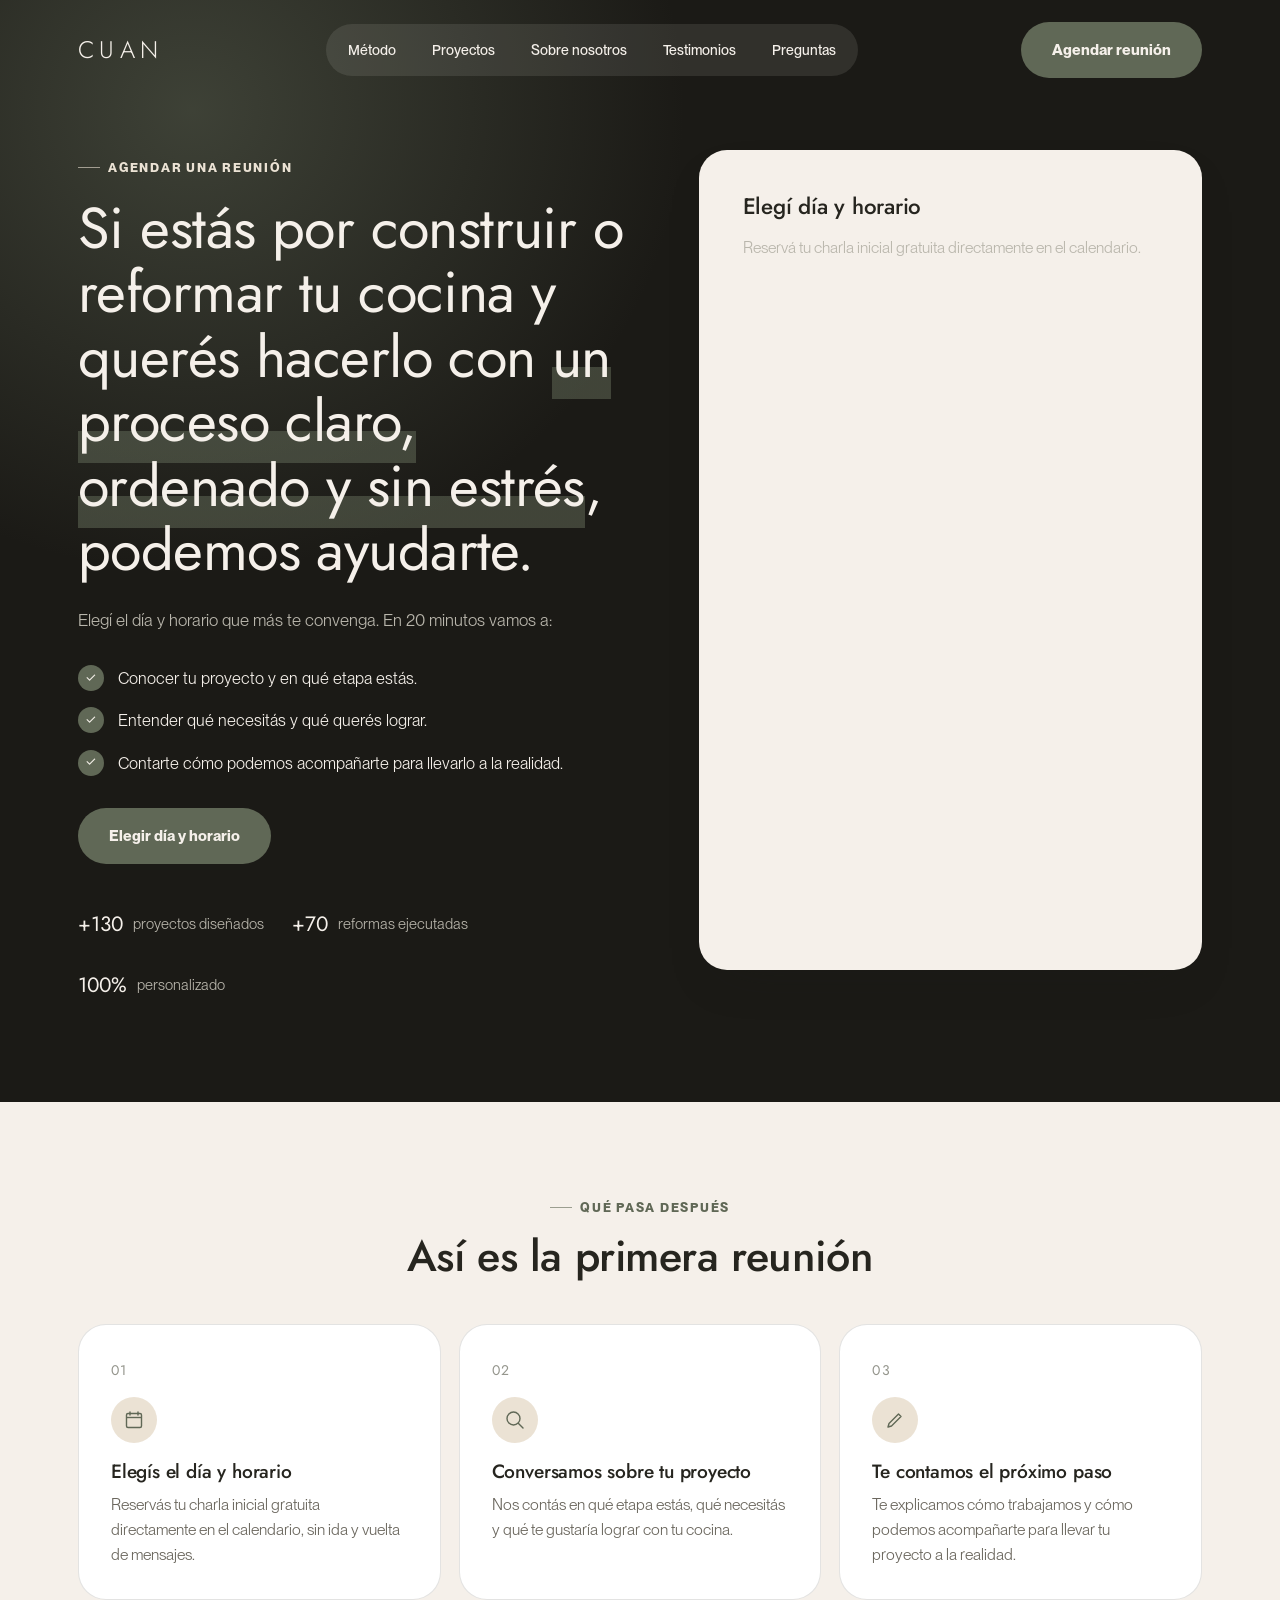
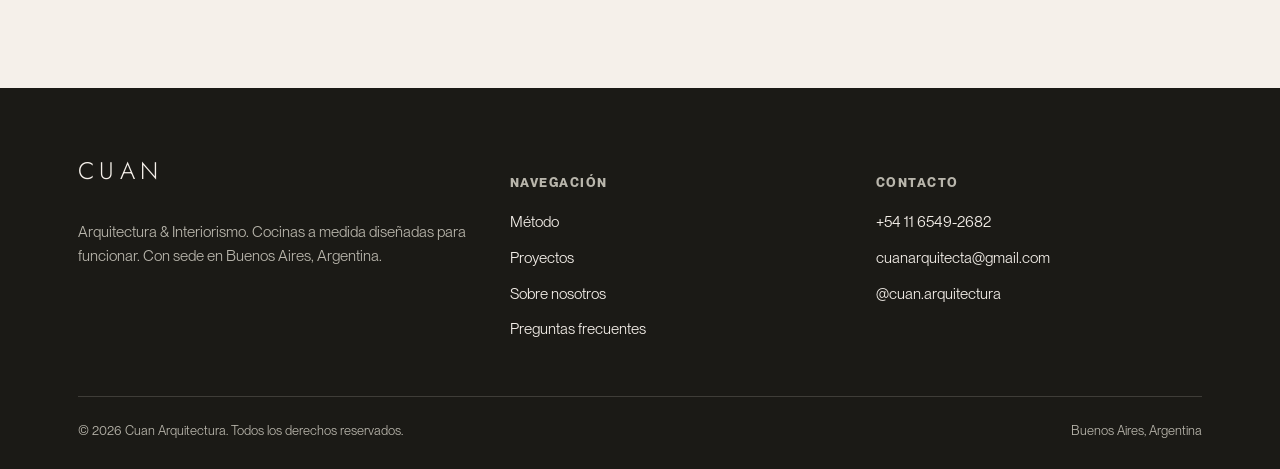
==== agendar-entrevista.html @ f6f5a6f2 "Apuntar el link "Proyectos" del menú a la página completa El link de navegación (header y menú mobil" ====
<!DOCTYPE html>
<html lang="es">
<head>
<meta charset="UTF-8">
<meta name="viewport" content="width=device-width, initial-scale=1">
<title>Agendar una reunión — Cuan Arquitectura</title>
<meta name="description" content="Agendá una reunión con Cuan Arquitectura para contarnos tu proyecto de cocina y descubrir cómo podemos acompañarte de principio a fin.">
<link rel="canonical" href="https://cuan-arquitectura.vercel.app/agendar-entrevista.html">
<meta property="og:type" content="website">
<meta property="og:site_name" content="Cuan Arquitectura">
<meta property="og:title" content="Agendar una reunión — Cuan Arquitectura">
<meta property="og:description" content="Agendá una reunión con nuestro equipo y contanos tu proyecto de cocina.">
<meta property="og:url" content="https://cuan-arquitectura.vercel.app/agendar-entrevista.html">
<meta property="og:image" content="https://cuan-arquitectura.vercel.app/assets/img/proyecto-belgrano-02.jpg">
<meta property="og:locale" content="es_AR">
<meta name="twitter:card" content="summary_large_image">
<meta name="twitter:title" content="Agendar una reunión — Cuan Arquitectura">
<meta name="twitter:image" content="https://cuan-arquitectura.vercel.app/assets/img/proyecto-belgrano-02.jpg">
<link rel="preconnect" href="https://fonts.googleapis.com">
<link rel="preconnect" href="https://fonts.gstatic.com" crossorigin>
<link href="https://fonts.googleapis.com/css2?family=Jost:wght@300;400;500;600&amp;family=Inter:wght@400;500;600;700&amp;display=swap" rel="stylesheet">
<link rel="stylesheet" href="css/style.css">
<script>document.documentElement.classList.add('reveal-ready')</script>
</head>
<body>

<a class="skip-link" href="#main">Saltar al contenido</a>

<div class="scroll-progress" aria-hidden="true"><span class="scroll-progress-fill"></span></div>

<header class="site-header on-dark">
  <div class="container">
    <a href="index.html" class="logo">CUAN</a>
    <nav class="nav-links">
      <a href="index.html#metodo">Método</a>
      <a href="proyectos.html">Proyectos</a>
      <a href="index.html#nosotros">Sobre nosotros</a>
      <a href="index.html#testimonios">Testimonios</a>
      <a href="index.html#preguntas">Preguntas</a>
    </nav>
    <a href="https://calendly.com/cuan-arquitectura/charla-inicial-ideas-para-transformar-tu-espacio" target="_blank" rel="noopener" class="btn btn-primary header-cta">Agendar reunión</a>
    <button class="nav-toggle" aria-label="Abrir menú">
      <svg width="18" height="12" viewBox="0 0 18 12" fill="none"><path d="M0 1H18M0 6H18M0 11H18" stroke="currentColor" stroke-width="1.4"/></svg>
    </button>
  </div>
</header>

<div class="mobile-menu">
  <div class="mobile-menu-top">
    <span class="logo">CUAN</span>
    <button class="nav-toggle mobile-menu-close" aria-label="Cerrar menú">
      <svg width="18" height="18" viewBox="0 0 18 18" fill="none"><path d="M1 1L17 17M17 1L1 17" stroke="currentColor" stroke-width="1.4"/></svg>
    </button>
  </div>
  <nav>
    <a href="index.html#metodo">Método</a>
    <a href="proyectos.html">Proyectos</a>
    <a href="index.html#nosotros">Sobre nosotros</a>
    <a href="index.html#testimonios">Testimonios</a>
    <a href="index.html#preguntas">Preguntas</a>
  </nav>
  <div class="mobile-menu-foot">
    <a href="https://calendly.com/cuan-arquitectura/charla-inicial-ideas-para-transformar-tu-espacio" target="_blank" rel="noopener" class="btn btn-primary">Agendar reunión</a>
  </div>
</div>

<main id="main">
  <section class="booking-hero" id="agendar">
    <div class="container">
      <div class="booking-grid">

        <div class="booking-copy">
          <span class="eyebrow">Agendar una reunión</span>
          <h1 class="h-xl" style="margin-top:18px;">Si estás por construir o reformar tu cocina y querés hacerlo con <span class="highlight">un proceso claro, ordenado y sin estrés</span>, podemos ayudarte.</h1>

          <p class="lede" style="margin-top:24px;">Elegí el día y horario que más te convenga. En 20 minutos vamos a:</p>
          <ul class="booking-checklist">
            <li><span class="tick">✓</span>Conocer tu proyecto y en qué etapa estás.</li>
            <li><span class="tick">✓</span>Entender qué necesitás y qué querés lograr.</li>
            <li><span class="tick">✓</span>Contarte cómo podemos acompañarte para llevarlo a la realidad.</li>
          </ul>

          <div class="hero-actions" style="margin-top:32px;">
            <a href="https://calendly.com/cuan-arquitectura/charla-inicial-ideas-para-transformar-tu-espacio" target="_blank" rel="noopener" class="btn btn-primary">Elegir día y horario</a>
          </div>

          <div class="trust-row">
            <div class="item"><b>+130</b> proyectos diseñados</div>
            <div class="item"><b>+70</b> reformas ejecutadas</div>
            <div class="item"><b>100%</b> personalizado</div>
          </div>
        </div>

        <div class="booking-card" data-reveal>
          <h3>Elegí día y horario</h3>
          <p class="lede">Reservá tu charla inicial gratuita directamente en el calendario.</p>
          <div class="calendly-inline-widget" data-url="https://calendly.com/cuan-arquitectura/charla-inicial-ideas-para-transformar-tu-espacio?hide_gdpr_banner=1&background_color=f5f0ea&text_color=26251f&primary_color=606856" style="min-width:280px; height:640px;"></div>
        </div>

      </div>
    </div>
  </section>

  <section class="section-pad bg-beige">
    <div class="container">
      <div class="section-head center" data-reveal>
        <span class="eyebrow" style="justify-content:center;">Qué pasa después</span>
        <h2 class="h-lg" style="margin-top:14px;">Así es la primera reunión</h2>
      </div>
      <div class="method-list method-list-3col">
        <div class="method-step" data-reveal>
          <span class="num">01</span>
          <div class="icon">
            <svg width="20" height="20" viewBox="0 0 20 20" fill="none"><rect x="2.5" y="3.5" width="15" height="14" rx="1.5" stroke="currentColor" stroke-width="1.4"/><path d="M2.5 7.5H17.5" stroke="currentColor" stroke-width="1.4"/><path d="M6 2V5M14 2V5" stroke="currentColor" stroke-width="1.4" stroke-linecap="round"/></svg>
          </div>
          <h3>Elegís el día y horario</h3>
          <p>Reservás tu charla inicial gratuita directamente en el calendario, sin ida y vuelta de mensajes.</p>
        </div>
        <div class="method-step" data-reveal>
          <span class="num">02</span>
          <div class="icon">
            <svg width="20" height="20" viewBox="0 0 20 20" fill="none"><circle cx="8.5" cy="8.5" r="6.5" stroke="currentColor" stroke-width="1.4"/><path d="M13.5 13.5L18 18" stroke="currentColor" stroke-width="1.4" stroke-linecap="round"/></svg>
          </div>
          <h3>Conversamos sobre tu proyecto</h3>
          <p>Nos contás en qué etapa estás, qué necesitás y qué te gustaría lograr con tu cocina.</p>
        </div>
        <div class="method-step" data-reveal>
          <span class="num">03</span>
          <div class="icon">
            <svg width="20" height="20" viewBox="0 0 20 20" fill="none"><path d="M3 17L4 13.5L13.5 4L16 6.5L6.5 16L3 17Z" stroke="currentColor" stroke-width="1.4" stroke-linejoin="round"/></svg>
          </div>
          <h3>Te contamos el próximo paso</h3>
          <p>Te explicamos cómo trabajamos y cómo podemos acompañarte para llevar tu proyecto a la realidad.</p>
        </div>
      </div>
    </div>
  </section>
</main>

<footer class="site-footer">
  <div class="container">
    <div class="footer-top">
      <div>
        <span class="logo">CUAN</span>
        <p>Arquitectura &amp; Interiorismo. Cocinas a medida diseñadas para funcionar. Con sede en Buenos Aires, Argentina.</p>
      </div>
      <div class="footer-col">
        <h5>Navegación</h5>
        <ul>
          <li><a href="index.html#metodo">Método</a></li>
          <li><a href="proyectos.html">Proyectos</a></li>
          <li><a href="index.html#nosotros">Sobre nosotros</a></li>
          <li><a href="index.html#preguntas">Preguntas frecuentes</a></li>
        </ul>
      </div>
      <div class="footer-col">
        <h5>Contacto</h5>
        <ul>
          <li><a href="tel:+541165492682">+54 11 6549-2682</a></li>
          <li><a href="mailto:cuanarquitecta@gmail.com">cuanarquitecta@gmail.com</a></li>
          <li><a href="https://instagram.com/cuan.arquitectura" target="_blank" rel="noopener">@cuan.arquitectura</a></li>
        </ul>
      </div>
    </div>
    <div class="footer-bottom">
      <span>© <span id="year"></span> Cuan Arquitectura. Todos los derechos reservados.</span>
      <span>Buenos Aires, Argentina</span>
    </div>
  </div>
</footer>

<script src="https://assets.calendly.com/assets/external/widget.js" async></script>
<script src="js/main.js"></script>
</body>
</html>
---- css/style.css ----
/* ==========================================================================
   CUAN Arquitectura — Design system
   ========================================================================== */

@font-face {
  font-family: 'PP Neue Montreal';
  src: url('../assets/fonts/PPNeueMontreal-Book.woff2') format('woff2');
  font-weight: 400;
  font-style: normal;
  font-display: swap;
}
@font-face {
  font-family: 'PP Neue Montreal';
  src: url('../assets/fonts/PPNeueMontreal-Medium.woff2') format('woff2');
  font-weight: 500;
  font-style: normal;
  font-display: swap;
}
@font-face {
  font-family: 'PP Neue Montreal';
  src: url('../assets/fonts/PPNeueMontreal-Bold.woff2') format('woff2');
  font-weight: 700;
  font-style: normal;
  font-display: swap;
}

:root {
  --beige: #F5F0EA;
  --beige-deep: #EBE2D4;
  --green: #606856;
  --green-dark: #4A5142;
  --green-soft: #95968D;
  --beige-ink: #8C7B5E;
  --charcoal: #2C2A2B;
  --ink: #1B1A16;
  --white: #FFFFFF;
  --text: #26251F;
  --text-muted: #6B675E;
  --text-on-dark: #F5F0EA;
  --text-on-dark-muted: #B9B6AC;
  --line: rgba(27, 26, 22, 0.12);
  --line-on-dark: rgba(245, 240, 234, 0.16);

  --font-display: 'Jost', 'Century Gothic', sans-serif;
  --font-body: 'PP Neue Montreal', 'Inter', -apple-system, BlinkMacSystemFont, sans-serif;

  --container: 1220px;
  --radius-sm: 10px;
  --radius: 18px;
  --radius-lg: 28px;
  --shadow: 0 20px 50px -25px rgba(27, 26, 22, 0.35);

  --ease: cubic-bezier(0.22, 1, 0.36, 1);
}

*, *::before, *::after { box-sizing: border-box; }
html { scroll-behavior: smooth; }
body {
  margin: 0;
  font-family: var(--font-body);
  color: var(--text);
  background: var(--beige);
  -webkit-font-smoothing: antialiased;
  line-height: 1.6;
}
@media (prefers-reduced-motion: reduce) {
  html { scroll-behavior: auto; }
  * { animation-duration: 0.001ms !important; animation-iteration-count: 1 !important; transition-duration: 0.001ms !important; }
}

img { max-width: 100%; display: block; }
a { color: inherit; text-decoration: none; }
button { font: inherit; cursor: pointer; }
ul { margin: 0; padding: 0; list-style: none; }

.container {
  max-width: var(--container);
  margin: 0 auto;
  padding: 0 24px;
}
@media (min-width: 900px) {
  .container { padding: 0 48px; }
}

section { position: relative; }
.section-pad { padding: 88px 0; }
.section-pad--sm { padding: 56px 0; }
@media (max-width: 720px) {
  .section-pad { padding: 64px 0; }
  .section-pad--sm { padding: 40px 0; }
}

.bg-beige { background: var(--beige); }
.bg-beige-deep { background: var(--beige-deep); }
.bg-white { background: var(--white); }
.bg-dark { background: var(--ink); color: var(--text-on-dark); }
.bg-green { background: var(--green); color: var(--text-on-dark); }

/* ---------- Typography ---------- */
h1, h2, h3, h4 {
  font-family: var(--font-display);
  font-weight: 500;
  line-height: 1.12;
  margin: 0;
  letter-spacing: -0.01em;
}
h1 { font-weight: 400; }

.eyebrow {
  display: inline-flex;
  align-items: center;
  gap: 8px;
  font-family: var(--font-body);
  font-size: 12.5px;
  font-weight: 600;
  letter-spacing: 0.14em;
  text-transform: uppercase;
  color: var(--green);
}
.bg-dark .eyebrow, .bg-green .eyebrow, .hero .eyebrow, .booking-hero .eyebrow { color: var(--beige-deep); }
.eyebrow::before {
  content: '';
  width: 22px;
  height: 1px;
  background: currentColor;
  opacity: 0.6;
}

.h-xl { font-size: clamp(2.2rem, 4.6vw, 3.6rem); }
.h-lg { font-size: clamp(1.9rem, 3.4vw, 2.7rem); }
.h-md { font-size: clamp(1.4rem, 2vw, 1.7rem); }

.accent-text { color: var(--beige-ink); }
.hero .accent-text, .bg-dark .accent-text, .bg-green .accent-text, .booking-hero .accent-text { color: #8FA073; }

.lede {
  font-size: clamp(1.05rem, 1.3vw, 1.2rem);
  color: var(--text-muted);
  max-width: 46em;
}
.bg-dark .lede, .bg-green .lede, .hero .lede, .booking-hero .lede { color: var(--text-on-dark-muted); }

.section-head {
  max-width: 720px;
  margin-bottom: 44px;
}
.section-head.center { margin-left: auto; margin-right: auto; text-align: center; }

/* ---------- Buttons ---------- */
.btn {
  display: inline-flex;
  align-items: center;
  justify-content: center;
  gap: 10px;
  padding: 15px 30px;
  border-radius: 100px;
  font-size: 15px;
  font-weight: 600;
  border: 1px solid transparent;
  transition: transform 0.25s var(--ease), background 0.25s var(--ease), color 0.25s var(--ease), border-color .25s var(--ease);
  white-space: nowrap;
}
.btn:active { transform: scale(0.97); }
.btn-primary { background: var(--green); color: var(--beige); }
.btn-primary:hover { background: var(--green-dark); }
.btn-light { background: var(--beige); color: var(--ink); }
.btn-light:hover { background: var(--white); }
.btn-outline { background: transparent; border-color: var(--line); color: var(--text); }
.btn-outline:hover { border-color: var(--green); color: var(--green); }
.bg-dark .btn-outline, .bg-green .btn-outline, .hero .btn-outline, .booking-hero .btn-outline {
  border-color: var(--line-on-dark); color: var(--text-on-dark);
}
.bg-dark .btn-outline:hover, .bg-green .btn-outline:hover, .hero .btn-outline:hover, .booking-hero .btn-outline:hover {
  border-color: var(--beige); color: var(--beige);
}

/* ---------- Header ---------- */
.site-header {
  position: fixed;
  top: 0; left: 0; right: 0;
  z-index: 100;
  padding: 22px 0;
  transition: padding .35s var(--ease), background .35s var(--ease), box-shadow .35s var(--ease);
}
.site-header.is-scrolled {
  padding: 14px 0;
  background: rgba(245, 240, 234, 0.88);
  backdrop-filter: blur(10px);
  box-shadow: 0 1px 0 var(--line);
}
.site-header .container { display: flex; align-items: center; justify-content: space-between; gap: 24px; }

.logo {
  font-family: var(--font-display);
  font-weight: 300;
  font-size: 24px;
  letter-spacing: 0.22em;
  color: var(--ink);
}
.site-header.on-dark .logo,
.site-header.on-dark:not(.is-scrolled) .logo { color: var(--beige); }
.site-header.is-scrolled .logo { color: var(--ink); }

.nav-links {
  display: none;
  align-items: center;
  gap: 4px;
  background: rgba(27,26,22,0.05);
  padding: 6px;
  border-radius: 100px;
}
.site-header.is-scrolled .nav-links { background: rgba(27,26,22,0.06); }
.nav-links a {
  padding: 9px 16px;
  border-radius: 100px;
  font-size: 14px;
  font-weight: 500;
  color: var(--text);
  transition: background .2s var(--ease), color .2s var(--ease);
}
.site-header.on-dark:not(.is-scrolled) .nav-links { background: rgba(245,240,234,0.1); }
.site-header.on-dark:not(.is-scrolled) .nav-links a { color: var(--beige); }
.nav-links a:hover { background: rgba(27,26,22,0.08); }
.site-header.on-dark:not(.is-scrolled) .nav-links a:hover { background: rgba(245,240,234,0.16); }
.nav-links a.is-active,
.mobile-menu nav a.is-active {
  font-weight: 600;
  text-decoration: underline;
  text-decoration-color: var(--green);
  text-decoration-thickness: 2px;
  text-underline-offset: 6px;
}
.site-header.on-dark:not(.is-scrolled) .nav-links a.is-active { text-decoration-color: #8FA073; }

.header-cta { display: none; }
.nav-toggle {
  display: inline-flex;
  align-items: center;
  justify-content: center;
  width: 44px; height: 44px;
  border-radius: 100px;
  border: 1px solid var(--line);
  background: transparent;
  color: var(--ink);
}
.site-header.on-dark:not(.is-scrolled) .nav-toggle { border-color: var(--line-on-dark); color: var(--beige); }

@media (min-width: 980px) {
  .nav-links { display: inline-flex; }
  .header-cta { display: inline-flex; }
  .nav-toggle { display: none; }
}

/* Mobile menu */
.mobile-menu {
  position: fixed; inset: 0;
  background: var(--ink);
  color: var(--beige);
  z-index: 200;
  display: flex;
  flex-direction: column;
  padding: 22px 24px 40px;
  transform: translateY(-100%);
  transition: transform .4s var(--ease);
}
.mobile-menu.is-open { transform: translateY(0); }
.mobile-menu-top { display: flex; align-items: center; justify-content: space-between; }
.mobile-menu-top .logo { color: var(--beige); }
.mobile-menu nav { display: flex; flex-direction: column; gap: 6px; margin-top: 48px; }
.mobile-menu nav a { font-family: var(--font-display); font-size: 30px; padding: 10px 0; border-bottom: 1px solid var(--line-on-dark); }
.mobile-menu-foot { margin-top: auto; display: flex; flex-direction: column; gap: 16px; }
.mobile-menu-foot .btn { width: 100%; }
@media (min-width: 980px) { .mobile-menu { display: none; } }

/* ---------- Hero ---------- */
.hero {
  padding: 150px 0 80px;
  background: var(--ink);
  color: var(--text-on-dark);
  overflow: hidden;
  position: relative;
}
.hero::after {
  content:'';
  position:absolute; inset:0;
  background: radial-gradient(60% 55% at 82% 18%, rgba(96,104,86,0.55), transparent 70%);
  pointer-events:none;
}
.hero .container { position: relative; z-index: 1; }
.hero-badge {
  display: inline-flex;
  align-items: center;
  gap: 10px;
  padding: 8px 16px 8px 8px;
  border-radius: 100px;
  background: rgba(245,240,234,0.08);
  border: 1px solid var(--line-on-dark);
  font-size: 13px;
  margin-bottom: 28px;
}
.hero-badge b {
  background: var(--green);
  color: var(--beige);
  padding: 4px 10px;
  border-radius: 100px;
  font-family: var(--font-display);
}
.hero-grid {
  display: grid;
  gap: 40px;
  align-items: center;
}
.hero h1 { max-width: 15em; }
.hero-actions { display: flex; flex-wrap: wrap; gap: 14px; margin-top: 32px; }

.hero-video-wrap { display: flex; justify-content: center; }

/* Shared base for any vertical video card with a custom play button (hero, testimonials) */
.video-card {
  position: relative;
  border-radius: var(--radius-lg);
  overflow: hidden;
  box-shadow: var(--shadow);
  background: var(--charcoal);
}
.video-card video {
  width: 100%; height: 100%; object-fit: cover;
  display: block;
}
.video-card .media-caption {
  position: absolute; left: 16px; top: 16px; right: 16px;
  color: var(--white);
  font-size: 12.5px;
  background: rgba(27,26,22,0.55);
  backdrop-filter: blur(6px);
  padding: 8px 14px;
  border-radius: 100px;
  pointer-events: none;
  text-align: center;
  transition: opacity .25s var(--ease);
}
.video-card.is-playing .media-caption { opacity: 0; }

.video-card .video-play-btn {
  position: absolute; inset: 0; margin: auto;
  width: 72px; height: 72px;
  border-radius: 100%;
  background: rgba(245,240,234,0.92);
  color: var(--ink);
  display: flex; align-items: center; justify-content: center;
  box-shadow: 0 12px 30px -8px rgba(0,0,0,0.45);
  transition: transform .25s var(--ease), opacity .25s var(--ease);
}
.video-card .video-play-btn:hover { transform: scale(1.08); }
.video-card .video-play-btn svg { margin-left: 4px; }
.video-card.is-playing .video-play-btn { opacity: 0; pointer-events: none; }

.hero-video-card { width: min(100%, 320px); aspect-ratio: 9/16; }

@media (min-width: 860px) {
  .hero-grid { grid-template-columns: 1.15fr 0.85fr; gap: 56px; }
  .hero-video-wrap { justify-content: flex-end; }
  .hero-video-card { width: min(100%, 300px); }
}
@media (max-width: 720px) {
  .hero { padding-top: 120px; }
  .hero-video-wrap { margin-top: 40px; }
}

/* ---------- Texture placeholders (in lieu of un-licensed stock photography) ---------- */
.texture {
  position: relative;
  background: linear-gradient(155deg, var(--beige-deep), var(--beige) 60%);
  overflow: hidden;
}
.texture--dark { background: linear-gradient(155deg, #33322f, var(--ink) 65%); }
.texture--green { background: linear-gradient(155deg, #6d7460, var(--green) 65%); }
.texture svg { position: absolute; inset: 0; width: 100%; height: 100%; opacity: 0.55; }
.texture .texture-label {
  position: absolute; left: 20px; bottom: 18px;
  font-family: var(--font-display);
  letter-spacing: 0.08em;
  font-size: 13px;
  color: var(--text-muted);
  text-transform: uppercase;
}
.texture--dark .texture-label, .texture--green .texture-label { color: var(--text-on-dark-muted); }

/* ---------- Pain points ---------- */
.callout-card {
  background: var(--white);
  border: 1px solid var(--line);
  border-radius: var(--radius-lg);
  padding: 40px clamp(20px, 4vw, 48px);
  text-align: center;
}
.callout-card p { margin: 0 auto; max-width: 40em; }
.callout-card .lede { margin: 14px auto 0; }
.callout-card.accent-green {
  background: var(--green);
  border-color: var(--green);
}
.callout-card.accent-green .h-md { color: var(--beige); }
.callout-card.accent-green .lede { color: var(--text-on-dark-muted); }

.pain-grid {
  margin-top: 40px;
  display: grid;
  gap: 14px;
}
@media (min-width: 760px) { .pain-grid { grid-template-columns: 1fr 1fr; } }
.pain-item {
  display: flex;
  gap: 14px;
  align-items: flex-start;
  padding: 20px 22px;
  background: var(--white);
  border: 1px solid var(--line);
  border-radius: var(--radius);
}
.pain-item {
  border-left: 3px solid var(--green);
}
.pain-item .x-mark {
  flex: none;
  width: 26px; height: 26px;
  border-radius: 100%;
  background: var(--green);
  color: var(--beige);
  display: flex; align-items: center; justify-content: center;
  font-size: 13px;
}

/* ---------- Result / Experience cards ---------- */
.two-col-cards { display: grid; gap: 20px; margin-top: 40px; }
@media (min-width: 780px) { .two-col-cards { grid-template-columns: 1fr 1fr; } }
.result-card {
  background: var(--charcoal);
  color: var(--text-on-dark);
  border-radius: var(--radius-lg);
  padding: 36px;
}
.result-card .tag {
  display: inline-block;
  font-size: 12px;
  letter-spacing: 0.12em;
  text-transform: uppercase;
  color: var(--beige-deep);
  border: 1px solid var(--line-on-dark);
  padding: 5px 12px;
  border-radius: 100px;
  margin-bottom: 18px;
}
.result-card h3 { font-size: 1.35rem; margin-bottom: 12px; }
.result-card p { color: var(--text-on-dark-muted); margin: 0; }

/* ---------- Method / process ---------- */
.method-list { display: grid; gap: 18px; margin-top: 44px; }
@media (min-width: 860px) { .method-list { grid-template-columns: repeat(2, 1fr); } }
@media (min-width: 860px) { .method-list.method-list-3col { grid-template-columns: repeat(3, 1fr); } }
.method-step {
  background: var(--white);
  border-radius: var(--radius-lg);
  padding: 32px;
  border: 1px solid var(--line);
  position: relative;
}
.method-step .num {
  font-family: var(--font-display);
  font-size: 14px;
  color: var(--green-soft);
  letter-spacing: 0.1em;
}
.method-step .icon {
  width: 46px; height: 46px;
  border-radius: 100%;
  background: var(--beige-deep);
  color: var(--green);
  display: flex; align-items: center; justify-content: center;
  margin: 14px 0 18px;
}
.method-step h3 { font-size: 1.2rem; margin-bottom: 10px; }
.method-step p { color: var(--text-muted); margin: 0; font-size: 0.98rem; }

/* ---------- Comparison ---------- */
.compare-wrap {
  margin-top: 44px;
  display: grid;
  gap: 20px;
}
@media (min-width: 860px) { .compare-wrap { grid-template-columns: 1fr 1fr; } }
.compare-col {
  border-radius: var(--radius-lg);
  padding: 34px clamp(22px, 3vw, 38px);
}
.compare-col.neg { background: var(--white); border: 1px solid var(--line); }
.compare-col.pos { background: var(--green); color: var(--text-on-dark); }
.compare-col h3 { font-size: 1.1rem; margin-bottom: 22px; }
.compare-col li {
  display: flex;
  gap: 12px;
  align-items: flex-start;
  padding: 12px 0;
  font-size: 0.98rem;
}
.compare-col.neg li { border-top: 1px solid var(--line); }
.compare-col.neg li:first-child { border-top: none; }
.compare-col.pos li { border-top: 1px solid var(--line-on-dark); }
.compare-col.pos li:first-child { border-top: none; }
.compare-col .mark { flex: none; font-size: 15px; line-height: 1.5; }
.compare-col.neg .mark { color: var(--ink); opacity: 0.55; }
.compare-col.pos .mark { color: var(--beige); }

/* ---------- Stats ---------- */
.stat-bar {
  display: grid;
  gap: 32px;
  text-align: center;
}
@media (min-width: 760px) { .stat-bar { grid-template-columns: repeat(3, 1fr); } }
.stat-bar .stat b {
  display: block;
  font-family: var(--font-display);
  font-weight: 400;
  font-size: clamp(2.2rem, 4vw, 3rem);
  color: var(--ink);
}
.bg-dark .stat-bar .stat b, .bg-green .stat-bar .stat b { color: var(--white); }
.stat-bar .stat p { margin: 6px 0 0; color: var(--text-muted); font-size: 0.95rem; }
.bg-dark .stat-bar .stat p, .bg-green .stat-bar .stat p { color: var(--text-on-dark-muted); }

/* ---------- Portfolio ---------- */
.portfolio-filters { display: flex; flex-wrap: wrap; gap: 10px; margin-bottom: 36px; }
.filter-btn {
  padding: 10px 20px;
  border-radius: 100px;
  border: 1px solid var(--line);
  background: transparent;
  font-size: 14px;
  font-weight: 500;
  color: var(--text-muted);
  transition: all .2s var(--ease);
}
.filter-btn.is-active, .filter-btn:hover { background: var(--ink); color: var(--beige); border-color: var(--ink); }

.portfolio-grid { display: grid; gap: 20px; grid-template-columns: repeat(2, 1fr); }
@media (min-width: 760px) { .portfolio-grid { grid-template-columns: repeat(4, 1fr); } }
.portfolio-item {
  grid-column: span 2;
  border-radius: var(--radius);
  overflow: hidden;
  position: relative;
  aspect-ratio: 4/5;
}
.portfolio-item.wide { grid-column: span 2; }
@media (min-width: 760px) {
  .portfolio-item.lg { grid-column: span 2; aspect-ratio: 8/6; }
  .portfolio-item.sm { grid-column: span 2; aspect-ratio: 8/9; }
}
.portfolio-item img, .portfolio-item .texture { width: 100%; height: 100%; }
.portfolio-item img { object-fit: cover; transition: transform .6s var(--ease); }
.portfolio-item:hover img { transform: scale(1.05); }
.portfolio-item .item-tag {
  position: absolute; left: 16px; bottom: 16px;
  color: var(--white);
  font-size: 13px;
  background: rgba(27,26,22,0.55);
  backdrop-filter: blur(6px);
  padding: 7px 14px;
  border-radius: 100px;
}
.portfolio-note {
  margin-top: 28px;
  font-size: 14px;
  color: var(--text-muted);
}

/* ---------- Full projects page ---------- */
.project-block + .project-block { margin-top: 80px; padding-top: 80px; border-top: 1px solid var(--line); }
.project-head {
  display: flex;
  flex-wrap: wrap;
  align-items: baseline;
  justify-content: space-between;
  gap: 12px;
  margin-bottom: 28px;
}
.project-head h2 { font-size: 1.7rem; }
.project-tag {
  font-size: 12.5px;
  font-weight: 600;
  letter-spacing: 0.08em;
  text-transform: uppercase;
  color: var(--green);
  background: var(--beige-deep);
  padding: 7px 14px;
  border-radius: 100px;
  white-space: nowrap;
}
.project-desc { color: var(--text-muted); max-width: 60em; margin-bottom: 32px; }
.project-photos {
  display: grid;
  grid-template-columns: repeat(2, 1fr);
  gap: 12px;
}
@media (min-width: 700px) { .project-photos { grid-template-columns: repeat(3, 1fr); } }
.project-photos .photo-slot {
  aspect-ratio: 4/3;
  border-radius: var(--radius);
  overflow: hidden;
  position: relative;
}
.project-photos .photo-slot img { width: 100%; height: 100%; object-fit: cover; display: block; transition: transform .5s var(--ease); }
.project-photos .photo-slot:has(img):hover img { transform: scale(1.05); }
.project-photos .photo-slot img[data-lightbox] { cursor: zoom-in; }

/* Before/after drag-to-compare slider */
.ba-slider {
  margin-top: 44px;
  position: relative;
  border-radius: var(--radius-lg);
  overflow: hidden;
  aspect-ratio: 16/10;
  box-shadow: var(--shadow);
  cursor: ew-resize;
  touch-action: pan-y;
  -webkit-user-select: none;
  user-select: none;
}
.ba-img {
  position: absolute; inset: 0;
  width: 100%; height: 100%;
  object-fit: cover;
  display: block;
  pointer-events: none;
}
.ba-before { clip-path: inset(0 50% 0 0); will-change: clip-path; }
.ba-divider {
  position: absolute; top: 0; bottom: 0; left: 50%;
  width: 3px;
  background: var(--beige);
  transform: translateX(-50%);
  box-shadow: 0 0 0 1px rgba(27,26,22,0.2);
  pointer-events: none;
}
.ba-handle {
  position: absolute; top: 50%; left: 50%;
  width: 46px; height: 46px;
  transform: translate(-50%, -50%);
  border-radius: 100%;
  background: var(--beige);
  color: var(--ink);
  border: none;
  display: flex; align-items: center; justify-content: center;
  box-shadow: 0 10px 24px -8px rgba(0,0,0,0.45);
  pointer-events: none;
}
.ba-label {
  position: absolute; top: 16px;
  font-size: 12px; letter-spacing: 0.1em; text-transform: uppercase;
  color: var(--white);
  background: rgba(27,26,22,0.6);
  padding: 6px 12px; border-radius: 100px;
  pointer-events: none;
}
.ba-label-left { left: 16px; }
.ba-label-right { right: 16px; }
@media (max-width: 620px) { .ba-slider { aspect-ratio: 3/4; } }

/* ---------- Team ---------- */
.team-lead {
  display: grid;
  gap: 32px;
  align-items: center;
  margin-bottom: 56px;
}
@media (min-width: 860px) { .team-lead { grid-template-columns: 1.1fr 1fr; gap: 56px; } }
.team-lead img { border-radius: var(--radius-lg); width: 100%; aspect-ratio: 4/3; object-fit: cover; object-position: 50% 20%; }
.team-lead p { color: var(--text-muted); }

.team-grid { display: grid; gap: 20px; grid-template-columns: repeat(2, 1fr); }
@media (min-width: 700px) { .team-grid { grid-template-columns: repeat(4, 1fr); } }
.team-card { text-align: center; }
.team-avatar {
  aspect-ratio: 1;
  border-radius: 100%;
  background: var(--green);
  color: var(--beige);
  display: flex; align-items: center; justify-content: center;
  font-family: var(--font-display);
  font-size: 1.6rem;
  margin-bottom: 14px;
}
.team-card:nth-child(4n+2) .team-avatar { background: var(--ink); }
.team-card:nth-child(4n+3) .team-avatar { background: var(--green-soft); color: var(--ink); }
.team-card:nth-child(4n+4) .team-avatar { background: var(--beige-deep); color: var(--ink); }
.team-card h4 { font-size: 1rem; font-weight: 600; font-family: var(--font-body); margin-bottom: 2px; }
.team-card p { font-size: 0.86rem; color: var(--text-muted); margin: 0; }

/* ---------- Mission/Vision/Values ---------- */
.mvv-grid { display: grid; gap: 24px; margin-top: 12px; }
@media (min-width: 860px) { .mvv-grid { grid-template-columns: repeat(3, 1fr); } }
.mvv-card {
  background: rgba(245,240,234,0.06);
  border: 1px solid var(--line-on-dark);
  border-radius: var(--radius-lg);
  padding: 32px;
}
.mvv-card h3 { font-family: var(--font-display); font-size: 1.6rem; text-transform: lowercase; margin-bottom: 14px; color: var(--beige); }
.mvv-card p { color: var(--text-on-dark-muted); font-size: 0.96rem; margin: 0; }
.mvv-card .values-list { margin-top: 4px; }
.mvv-card .values-list li {
  padding: 9px 0;
  border-top: 1px solid var(--line-on-dark);
  font-size: 0.98rem;
  color: var(--text-on-dark);
}
.mvv-card .values-list li:first-child { border-top: none; }

/* ---------- Featured video testimonials ---------- */
.video-testi-intro { text-align: center; max-width: 640px; margin: 0 auto 40px; }
.video-testi-grid {
  display: grid;
  gap: 28px;
  max-width: 640px;
  margin: 0 auto;
}
@media (min-width: 640px) { .video-testi-grid { grid-template-columns: 1fr 1fr; } }
.video-testi-card {
  aspect-ratio: 9/16;
  border: 3px solid var(--green);
}
.video-testi-card .featured-badge {
  position: absolute; top: 14px; left: 14px; z-index: 2;
  background: var(--green);
  color: var(--beige);
  font-size: 11px;
  font-weight: 700;
  letter-spacing: 0.06em;
  text-transform: uppercase;
  padding: 6px 12px;
  border-radius: 100px;
}
.video-testi-name {
  text-align: center;
  margin-top: 14px;
}
.video-testi-name b { display: block; font-family: var(--font-display); font-size: 1.05rem; }
.video-testi-name .stars { color: var(--green); font-size: 13px; margin-top: 2px; display: inline-block; }

/* ---------- Testimonials ---------- */
.testi-grid { display: grid; gap: 20px; margin-top: 40px; }
@media (min-width: 820px) { .testi-grid { grid-template-columns: repeat(3, 1fr); } }
.testi-card {
  background: var(--white);
  border: 1px solid var(--line);
  border-radius: var(--radius-lg);
  padding: 30px;
  display: flex;
  flex-direction: column;
  gap: 18px;
}
.testi-card .stars { color: var(--green); letter-spacing: 2px; font-size: 14px; }
.testi-card blockquote { margin: 0; font-size: 1.02rem; color: var(--text); flex: 1; }
.testi-card footer { display: flex; align-items: center; gap: 12px; }
.testi-card .avatar {
  width: 40px; height: 40px; border-radius: 100%;
  background: var(--beige-deep);
  color: var(--green);
  display: flex; align-items: center; justify-content: center;
  font-family: var(--font-display); font-size: 15px;
}
.testi-card .who { font-size: 0.88rem; }
.testi-card .who b { display: block; font-family: var(--font-body); font-weight: 600; color: var(--text); }
.testi-card .who span { color: var(--text-muted); }
.testi-placeholder-note { margin-top: 22px; font-size: 13px; color: var(--text-muted); }

/* ---------- FAQ ---------- */
.faq-list { margin-top: 40px; border-top: 1px solid var(--line); }
.faq-item { border-bottom: 1px solid var(--line); }
.faq-q {
  width: 100%;
  display: flex;
  align-items: center;
  justify-content: space-between;
  gap: 20px;
  padding: 22px 4px;
  background: transparent;
  border: none;
  text-align: left;
  font-family: var(--font-display);
  font-size: 1.05rem;
  color: var(--text);
}
.faq-q .plus { flex: none; width: 26px; height: 26px; position: relative; }
.faq-q .plus::before, .faq-q .plus::after {
  content: ''; position: absolute; background: var(--ink);
  transition: transform .3s var(--ease), opacity .3s var(--ease);
}
.faq-q .plus::before { left: 0; top: 50%; width: 100%; height: 1.5px; transform: translateY(-50%); }
.faq-q .plus::after { top: 0; left: 50%; height: 100%; width: 1.5px; transform: translateX(-50%); }
.faq-item.is-open .faq-q .plus::after { transform: translateX(-50%) rotate(90deg); opacity: 0; }
.faq-a {
  max-height: 0;
  overflow: hidden;
  transition: max-height .35s var(--ease);
}
.faq-a p { margin: 0 0 24px; color: var(--text-muted); max-width: 62em; padding-right: 40px; }

/* ---------- Booking / Agendar ---------- */
.booking-hero {
  padding: 150px 0 100px;
  background: var(--ink);
  color: var(--text-on-dark);
  position: relative;
  overflow: hidden;
}
.booking-hero::after {
  content:'';
  position:absolute; inset:0;
  background: radial-gradient(55% 60% at 15% 10%, rgba(96,104,86,0.5), transparent 70%);
}
.booking-grid {
  position: relative; z-index: 1;
  display: grid;
  gap: 40px;
}
@media (min-width: 940px) { .booking-grid { grid-template-columns: 1.05fr 0.95fr; gap: 64px; align-items: start; } }

.booking-copy .highlight { color: var(--beige); background: linear-gradient(transparent 62%, rgba(96,104,86,0.55) 0); }

.booking-checklist { list-style: none; margin: 32px 0 0; padding: 0; display: flex; flex-direction: column; gap: 16px; }
.booking-checklist li { display: flex; gap: 14px; align-items: flex-start; font-size: 1.02rem; }
.booking-checklist .tick {
  flex: none; width: 26px; height: 26px; border-radius: 100%;
  background: var(--green);
  color: var(--beige);
  display: flex; align-items: center; justify-content: center;
  font-size: 13px;
}

.booking-card {
  background: var(--beige);
  color: var(--text);
  border-radius: var(--radius-lg);
  padding: clamp(28px, 4vw, 44px);
  box-shadow: var(--shadow);
}
.booking-card h3 { font-size: 1.4rem; margin-bottom: 6px; }
.booking-card .lede { margin-bottom: 26px; font-size: 0.98rem; }

.trust-row {
  margin-top: 44px;
  display: flex;
  flex-wrap: wrap;
  gap: 28px;
  align-items: center;
}
.trust-row .item { display: flex; align-items: center; gap: 10px; font-size: 0.92rem; color: var(--text-on-dark-muted); }
.trust-row .item b { color: var(--beige); font-family: var(--font-display); font-size: 1.3rem; font-weight: 400; }

/* ---------- Contact strip ---------- */
.contact-strip {
  display: grid;
  gap: 24px;
  margin-top: 44px;
}
@media (min-width: 760px) { .contact-strip { grid-template-columns: repeat(3, 1fr); } }
.contact-strip .c-item {
  padding: 24px;
  border: 1px solid var(--line-on-dark);
  border-radius: var(--radius);
}
.contact-strip .c-item span { display: block; font-size: 12px; text-transform: uppercase; letter-spacing: 0.1em; color: var(--text-on-dark-muted); margin-bottom: 8px; }
.contact-strip .c-item a, .contact-strip .c-item p { margin: 0; font-family: var(--font-display); font-size: 1.15rem; color: var(--beige); }

/* ---------- Footer ---------- */
.site-footer { background: var(--ink); color: var(--text-on-dark); padding: 64px 0 28px; }
.footer-top { display: grid; gap: 40px; padding-bottom: 44px; border-bottom: 1px solid var(--line-on-dark); }
@media (min-width: 860px) { .footer-top { grid-template-columns: 1.2fr 1fr 1fr; } }
.footer-top .logo { color: var(--beige); margin-bottom: 14px; display: inline-block; }
.footer-top p { color: var(--text-on-dark-muted); max-width: 32em; font-size: 0.95rem; }
.footer-col h5 { font-size: 12.5px; text-transform: uppercase; letter-spacing: 0.12em; color: var(--text-on-dark-muted); margin-bottom: 16px; }
.footer-col li { margin-bottom: 10px; }
.footer-col a { font-size: 0.95rem; color: var(--beige); transition: opacity .2s; }
.footer-col a:hover { opacity: 0.7; }
.footer-bottom { padding-top: 24px; display: flex; flex-wrap: wrap; gap: 12px; justify-content: space-between; font-size: 13px; color: var(--text-on-dark-muted); }

/* ---------- CTA band ---------- */
.cta-band {
  border-radius: var(--radius-lg);
  padding: clamp(36px, 6vw, 64px);
  text-align: center;
}
.cta-band.bg-dark { background: var(--charcoal); }
.cta-band .btn { margin-top: 28px; }

/* ---------- Lightbox ---------- */
.lightbox-overlay {
  position: fixed; inset: 0;
  background: rgba(27,26,22,0.92);
  z-index: 300;
  display: none;
  align-items: center;
  justify-content: center;
  padding: 40px 20px;
}
.lightbox-overlay.is-open { display: flex; }
.lightbox-overlay img { max-width: min(900px, 92vw); max-height: 82vh; border-radius: var(--radius); object-fit: contain; }
.lightbox-overlay .lightbox-caption { position: absolute; left: 0; right: 0; bottom: 28px; text-align: center; color: var(--beige-deep); font-size: 14px; }
.lightbox-close {
  position: absolute; top: 22px; right: 22px;
  width: 44px; height: 44px; border-radius: 100%;
  background: rgba(245,240,234,0.1);
  border: 1px solid var(--line-on-dark);
  color: var(--beige);
  display: flex; align-items: center; justify-content: center;
}
[data-lightbox] { cursor: zoom-in; }

/* ---------- Scroll progress ---------- */
.scroll-progress {
  position: fixed;
  left: 0; top: 0; bottom: 0;
  width: 3px;
  z-index: 150;
  pointer-events: none;
}
.scroll-progress-fill {
  display: block;
  width: 100%;
  height: 100%;
  background: var(--green);
  box-shadow: 0 0 0 1px rgba(245, 240, 234, 0.45);
  transform: scaleY(0);
  transform-origin: top;
  will-change: transform;
}

/* ---------- Reveal on scroll (progressive enhancement) ---------- */
/* Content stays fully visible unless JS confirms it can animate it in. */
html.reveal-ready [data-reveal] {
  opacity: 0;
  transform: translateY(28px);
  transition: opacity .8s var(--ease), transform .8s var(--ease);
}
html.reveal-ready [data-reveal].is-visible { opacity: 1; transform: none; }

.pain-grid [data-reveal]:nth-child(2) { transition-delay: .08s; }
.pain-grid [data-reveal]:nth-child(3) { transition-delay: .16s; }
.pain-grid [data-reveal]:nth-child(4) { transition-delay: .24s; }
.pain-grid [data-reveal]:nth-child(5) { transition-delay: .32s; }
.two-col-cards [data-reveal]:nth-child(2),
.compare-wrap [data-reveal]:nth-child(2) { transition-delay: .12s; }
.method-list [data-reveal]:nth-child(2) { transition-delay: .08s; }
.method-list [data-reveal]:nth-child(3) { transition-delay: .16s; }
.method-list [data-reveal]:nth-child(4) { transition-delay: .24s; }
.team-grid [data-reveal]:nth-child(2) { transition-delay: .05s; }
.team-grid [data-reveal]:nth-child(3) { transition-delay: .1s; }
.team-grid [data-reveal]:nth-child(4) { transition-delay: .15s; }
.team-grid [data-reveal]:nth-child(5) { transition-delay: .2s; }
.team-grid [data-reveal]:nth-child(6) { transition-delay: .25s; }
.team-grid [data-reveal]:nth-child(7) { transition-delay: .3s; }
.team-grid [data-reveal]:nth-child(8) { transition-delay: .35s; }
.testi-grid [data-reveal]:nth-child(2),
.mvv-grid [data-reveal]:nth-child(2),
.stat-bar [data-reveal]:nth-child(2),
.portfolio-grid [data-reveal]:nth-child(2) { transition-delay: .1s; }
.testi-grid [data-reveal]:nth-child(3),
.mvv-grid [data-reveal]:nth-child(3),
.stat-bar [data-reveal]:nth-child(3),
.portfolio-grid [data-reveal]:nth-child(3) { transition-delay: .2s; }
.portfolio-grid [data-reveal]:nth-child(4) { transition-delay: .3s; }

@media (prefers-reduced-motion: reduce) {
  html.reveal-ready [data-reveal] { opacity: 1 !important; transform: none !important; transition: none !important; }
}

/* ---------- Hero / booking-hero load-in (not scroll-tied) ---------- */
@keyframes fadeUpIn { from { opacity: 0; transform: translateY(22px); } to { opacity: 1; transform: none; } }
.hero-badge, .hero h1, .hero .lede, .hero-actions, .hero-video-wrap,
.booking-copy .eyebrow, .booking-copy h1, .booking-copy .lede, .booking-checklist, .booking-copy .trust-row {
  animation: fadeUpIn .9s var(--ease) both;
}
.hero-badge, .booking-copy .eyebrow { animation-delay: .05s; }
.hero h1, .booking-copy h1 { animation-delay: .15s; }
.hero .lede, .booking-copy .lede { animation-delay: .28s; }
.hero-video-wrap { animation-delay: .3s; }
.booking-checklist { animation-delay: .38s; }
.hero-actions { animation-delay: .4s; }
.booking-copy .trust-row { animation-delay: .48s; }
@media (prefers-reduced-motion: reduce) {
  .hero-badge, .hero h1, .hero .lede, .hero-actions, .hero-video-wrap,
  .booking-copy .eyebrow, .booking-copy h1, .booking-copy .lede, .booking-checklist, .booking-copy .trust-row {
    animation: none;
  }
}

/* Skip link */
.skip-link {
  position: absolute; left: -999px; top: 0;
  background: var(--ink); color: var(--beige);
  padding: 12px 20px; border-radius: 0 0 10px 0; z-index: 999;
}
.skip-link:focus { left: 0; }
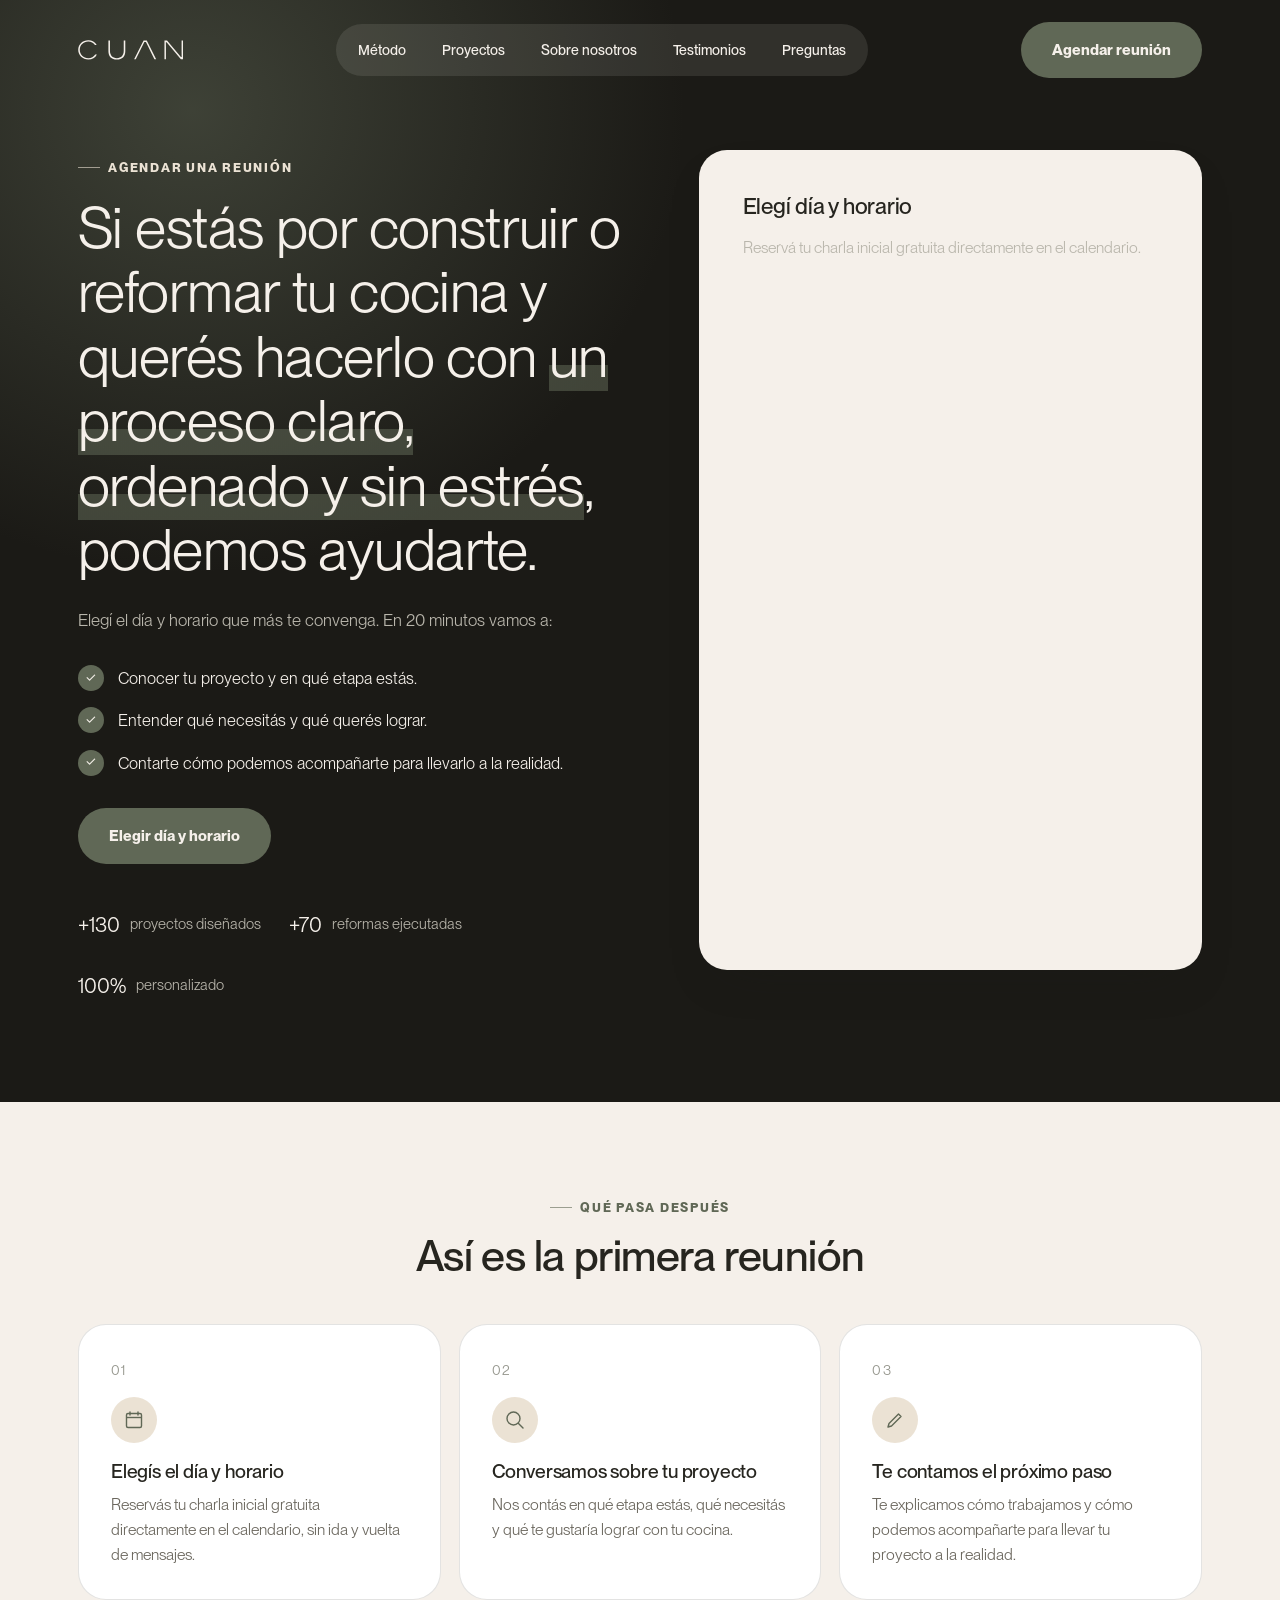
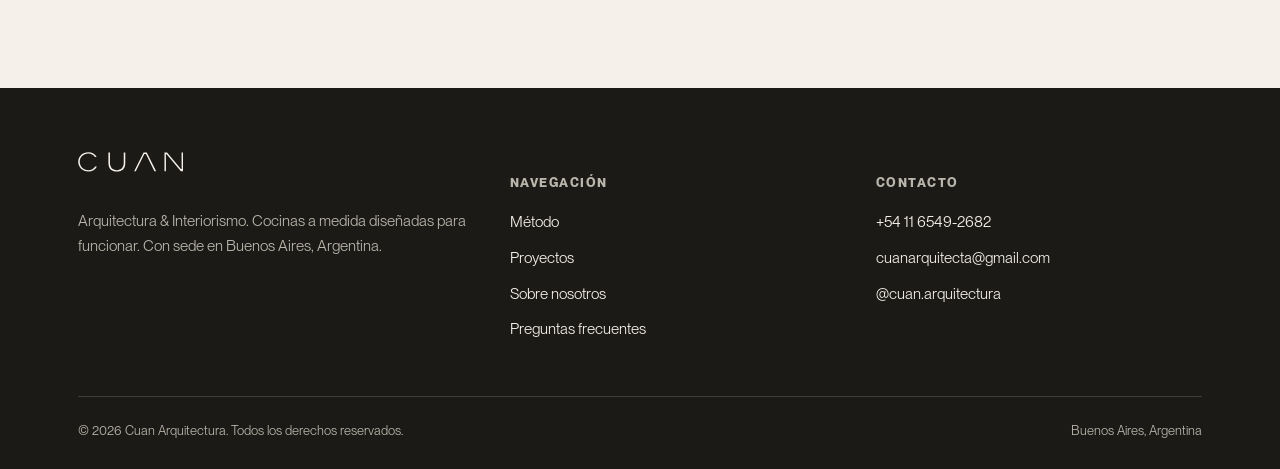
==== commit c631acd9: "Aplicar correcciones del PDF de feedback - Logo: se reemplaza el texto por el isotipo real de la mar" ====
--- a/agendar-entrevista.html
+++ b/agendar-entrevista.html
@@ -18,7 +18,7 @@
 <meta name="twitter:image" content="https://cuan-arquitectura.vercel.app/assets/img/proyecto-belgrano-02.jpg">
 <link rel="preconnect" href="https://fonts.googleapis.com">
 <link rel="preconnect" href="https://fonts.gstatic.com" crossorigin>
-<link href="https://fonts.googleapis.com/css2?family=Jost:wght@300;400;500;600&amp;family=Inter:wght@400;500;600;700&amp;display=swap" rel="stylesheet">
+<link href="https://fonts.googleapis.com/css2?family=Inter:wght@400;500;600;700&amp;display=swap" rel="stylesheet">
 <link rel="stylesheet" href="css/style.css">
 <script>document.documentElement.classList.add('reveal-ready')</script>
 </head>
@@ -30,7 +30,7 @@
 
 <header class="site-header on-dark">
   <div class="container">
-    <a href="index.html" class="logo">CUAN</a>
+    <a href="index.html" class="logo" aria-label="Cuan Arquitectura"><svg class="logo-mark" viewBox="186 372 353 67" fill="none" aria-hidden="true" focusable="false"><path fill="currentColor" d="M 344.445312 373.53125 L 339.257812 373.53125 L 339.257812 408.375 C 339.257812 423.984375 330.847656 432.945312 316.171875 432.945312 C 301.496094 432.945312 293.085938 423.996094 293.085938 408.375 L 293.085938 373.53125 L 287.898438 373.53125 L 287.898438 408.550781 C 287.898438 426.988281 298.207031 437.5625 316.171875 437.5625 C 334.136719 437.5625 344.457031 426.988281 344.457031 408.550781 Z M 344.445312 373.53125 "/><path fill="currentColor" d="M 530.675781 436.46875 L 537.992188 436.46875 L 537.992188 373.53125 L 533.078125 373.53125 L 533.078125 413.539062 L 533.382812 428.960938 L 530.78125 428.960938 L 484.324219 373.53125 L 475.710938 373.53125 L 475.710938 436.457031 L 480.621094 436.457031 L 480.621094 394.878906 L 480.316406 379.457031 L 482.921875 379.457031 Z M 530.675781 436.46875 "/><path fill="currentColor" d="M 442.050781 436.46875 L 447.785156 436.46875 L 416.359375 373.542969 L 405.796875 373.542969 L 374.121094 436.46875 L 379.582031 436.46875 L 401.234375 393.078125 L 408.296875 378.351562 L 413.621094 378.351562 L 420.691406 393.097656 L 430.855469 413.632812 L 430.835938 413.632812 Z M 442.050781 436.46875 "/><path fill="currentColor" d="M 243.558594 420.464844 C 238.878906 428.285156 230.488281 432.945312 220.441406 432.945312 C 204.175781 432.945312 191.90625 420.949219 191.90625 405.050781 C 191.90625 389.101562 204.132812 377.0625 220.347656 377.0625 C 229.910156 377.0625 237.910156 381.207031 242.75 388.398438 L 248.664062 388.398438 C 243.285156 378.425781 232.988281 372.4375 220.527344 372.4375 C 201.246094 372.4375 186.707031 386.414062 186.707031 404.957031 C 186.707031 423.246094 201.5625 437.574219 220.527344 437.574219 C 233.492188 437.574219 244.035156 431.144531 249.296875 420.464844 Z M 243.558594 420.464844 "/></svg></a>
     <nav class="nav-links">
       <a href="index.html#metodo">Método</a>
       <a href="proyectos.html">Proyectos</a>
@@ -47,7 +47,7 @@
 
 <div class="mobile-menu">
   <div class="mobile-menu-top">
-    <span class="logo">CUAN</span>
+    <span class="logo" role="img" aria-label="Cuan Arquitectura"><svg class="logo-mark" viewBox="186 372 353 67" fill="none" aria-hidden="true" focusable="false"><path fill="currentColor" d="M 344.445312 373.53125 L 339.257812 373.53125 L 339.257812 408.375 C 339.257812 423.984375 330.847656 432.945312 316.171875 432.945312 C 301.496094 432.945312 293.085938 423.996094 293.085938 408.375 L 293.085938 373.53125 L 287.898438 373.53125 L 287.898438 408.550781 C 287.898438 426.988281 298.207031 437.5625 316.171875 437.5625 C 334.136719 437.5625 344.457031 426.988281 344.457031 408.550781 Z M 344.445312 373.53125 "/><path fill="currentColor" d="M 530.675781 436.46875 L 537.992188 436.46875 L 537.992188 373.53125 L 533.078125 373.53125 L 533.078125 413.539062 L 533.382812 428.960938 L 530.78125 428.960938 L 484.324219 373.53125 L 475.710938 373.53125 L 475.710938 436.457031 L 480.621094 436.457031 L 480.621094 394.878906 L 480.316406 379.457031 L 482.921875 379.457031 Z M 530.675781 436.46875 "/><path fill="currentColor" d="M 442.050781 436.46875 L 447.785156 436.46875 L 416.359375 373.542969 L 405.796875 373.542969 L 374.121094 436.46875 L 379.582031 436.46875 L 401.234375 393.078125 L 408.296875 378.351562 L 413.621094 378.351562 L 420.691406 393.097656 L 430.855469 413.632812 L 430.835938 413.632812 Z M 442.050781 436.46875 "/><path fill="currentColor" d="M 243.558594 420.464844 C 238.878906 428.285156 230.488281 432.945312 220.441406 432.945312 C 204.175781 432.945312 191.90625 420.949219 191.90625 405.050781 C 191.90625 389.101562 204.132812 377.0625 220.347656 377.0625 C 229.910156 377.0625 237.910156 381.207031 242.75 388.398438 L 248.664062 388.398438 C 243.285156 378.425781 232.988281 372.4375 220.527344 372.4375 C 201.246094 372.4375 186.707031 386.414062 186.707031 404.957031 C 186.707031 423.246094 201.5625 437.574219 220.527344 437.574219 C 233.492188 437.574219 244.035156 431.144531 249.296875 420.464844 Z M 243.558594 420.464844 "/></svg></span>
     <button class="nav-toggle mobile-menu-close" aria-label="Cerrar menú">
       <svg width="18" height="18" viewBox="0 0 18 18" fill="none"><path d="M1 1L17 17M17 1L1 17" stroke="currentColor" stroke-width="1.4"/></svg>
     </button>
@@ -141,7 +141,7 @@
   <div class="container">
     <div class="footer-top">
       <div>
-        <span class="logo">CUAN</span>
+        <span class="logo" role="img" aria-label="Cuan Arquitectura"><svg class="logo-mark" viewBox="186 372 353 67" fill="none" aria-hidden="true" focusable="false"><path fill="currentColor" d="M 344.445312 373.53125 L 339.257812 373.53125 L 339.257812 408.375 C 339.257812 423.984375 330.847656 432.945312 316.171875 432.945312 C 301.496094 432.945312 293.085938 423.996094 293.085938 408.375 L 293.085938 373.53125 L 287.898438 373.53125 L 287.898438 408.550781 C 287.898438 426.988281 298.207031 437.5625 316.171875 437.5625 C 334.136719 437.5625 344.457031 426.988281 344.457031 408.550781 Z M 344.445312 373.53125 "/><path fill="currentColor" d="M 530.675781 436.46875 L 537.992188 436.46875 L 537.992188 373.53125 L 533.078125 373.53125 L 533.078125 413.539062 L 533.382812 428.960938 L 530.78125 428.960938 L 484.324219 373.53125 L 475.710938 373.53125 L 475.710938 436.457031 L 480.621094 436.457031 L 480.621094 394.878906 L 480.316406 379.457031 L 482.921875 379.457031 Z M 530.675781 436.46875 "/><path fill="currentColor" d="M 442.050781 436.46875 L 447.785156 436.46875 L 416.359375 373.542969 L 405.796875 373.542969 L 374.121094 436.46875 L 379.582031 436.46875 L 401.234375 393.078125 L 408.296875 378.351562 L 413.621094 378.351562 L 420.691406 393.097656 L 430.855469 413.632812 L 430.835938 413.632812 Z M 442.050781 436.46875 "/><path fill="currentColor" d="M 243.558594 420.464844 C 238.878906 428.285156 230.488281 432.945312 220.441406 432.945312 C 204.175781 432.945312 191.90625 420.949219 191.90625 405.050781 C 191.90625 389.101562 204.132812 377.0625 220.347656 377.0625 C 229.910156 377.0625 237.910156 381.207031 242.75 388.398438 L 248.664062 388.398438 C 243.285156 378.425781 232.988281 372.4375 220.527344 372.4375 C 201.246094 372.4375 186.707031 386.414062 186.707031 404.957031 C 186.707031 423.246094 201.5625 437.574219 220.527344 437.574219 C 233.492188 437.574219 244.035156 431.144531 249.296875 420.464844 Z M 243.558594 420.464844 "/></svg></span>
         <p>Arquitectura &amp; Interiorismo. Cocinas a medida diseñadas para funcionar. Con sede en Buenos Aires, Argentina.</p>
       </div>
       <div class="footer-col">
--- a/css/style.css
+++ b/css/style.css
@@ -41,7 +41,7 @@
   --line: rgba(27, 26, 22, 0.12);
   --line-on-dark: rgba(245, 240, 234, 0.16);
 
-  --font-display: 'Jost', 'Century Gothic', sans-serif;
+  --font-display: 'PP Neue Montreal', 'Inter', -apple-system, BlinkMacSystemFont, sans-serif;
   --font-body: 'PP Neue Montreal', 'Inter', -apple-system, BlinkMacSystemFont, sans-serif;
 
   --container: 1220px;
@@ -191,12 +191,11 @@
 .site-header .container { display: flex; align-items: center; justify-content: space-between; gap: 24px; }
 
 .logo {
-  font-family: var(--font-display);
-  font-weight: 300;
-  font-size: 24px;
-  letter-spacing: 0.22em;
+  display: inline-flex;
+  align-items: center;
   color: var(--ink);
 }
+.logo-mark { display: block; height: 20px; width: auto; }
 .site-header.on-dark .logo,
 .site-header.on-dark:not(.is-scrolled) .logo { color: var(--beige); }
 .site-header.is-scrolled .logo { color: var(--ink); }
@@ -280,12 +279,6 @@
   overflow: hidden;
   position: relative;
 }
-.hero::after {
-  content:'';
-  position:absolute; inset:0;
-  background: radial-gradient(60% 55% at 82% 18%, rgba(96,104,86,0.55), transparent 70%);
-  pointer-events:none;
-}
 .hero .container { position: relative; z-index: 1; }
 .hero-badge {
   display: inline-flex;
@@ -309,6 +302,9 @@
   display: grid;
   gap: 40px;
   align-items: center;
+  background: var(--charcoal);
+  border-radius: var(--radius-lg);
+  padding: 32px 24px;
 }
 .hero h1 { max-width: 15em; }
 .hero-actions { display: flex; flex-wrap: wrap; gap: 14px; margin-top: 32px; }
@@ -358,13 +354,15 @@
 .hero-video-card { width: min(100%, 320px); aspect-ratio: 9/16; }
 
 @media (min-width: 860px) {
-  .hero-grid { grid-template-columns: 1.15fr 0.85fr; gap: 56px; }
+  .hero-grid { grid-template-columns: 1.15fr 0.85fr; gap: 56px; padding: 48px; }
   .hero-video-wrap { justify-content: flex-end; }
   .hero-video-card { width: min(100%, 300px); }
 }
 @media (max-width: 720px) {
   .hero { padding-top: 120px; }
   .hero-video-wrap { margin-top: 40px; }
+  .hero-grid > div:first-child { text-align: center; }
+  .hero-badge, .hero-actions { justify-content: center; }
 }
 
 /* ---------- Texture placeholders (in lieu of un-licensed stock photography) ---------- */
@@ -396,40 +394,6 @@
 }
 .callout-card p { margin: 0 auto; max-width: 40em; }
 .callout-card .lede { margin: 14px auto 0; }
-.callout-card.accent-green {
-  background: var(--green);
-  border-color: var(--green);
-}
-.callout-card.accent-green .h-md { color: var(--beige); }
-.callout-card.accent-green .lede { color: var(--text-on-dark-muted); }
-
-.pain-grid {
-  margin-top: 40px;
-  display: grid;
-  gap: 14px;
-}
-@media (min-width: 760px) { .pain-grid { grid-template-columns: 1fr 1fr; } }
-.pain-item {
-  display: flex;
-  gap: 14px;
-  align-items: flex-start;
-  padding: 20px 22px;
-  background: var(--white);
-  border: 1px solid var(--line);
-  border-radius: var(--radius);
-}
-.pain-item {
-  border-left: 3px solid var(--green);
-}
-.pain-item .x-mark {
-  flex: none;
-  width: 26px; height: 26px;
-  border-radius: 100%;
-  background: var(--green);
-  color: var(--beige);
-  display: flex; align-items: center; justify-content: center;
-  font-size: 13px;
-}
 
 /* ---------- Result / Experience cards ---------- */
 .two-col-cards { display: grid; gap: 20px; margin-top: 40px; }
@@ -482,6 +446,13 @@
 .method-step h3 { font-size: 1.2rem; margin-bottom: 10px; }
 .method-step p { color: var(--text-muted); margin: 0; font-size: 0.98rem; }
 
+.method-step--visual { padding: 0; overflow: hidden; display: flex; flex-direction: column; }
+.method-step--visual img { width: 100%; aspect-ratio: 4/3; object-fit: cover; display: block; }
+.method-step--visual .method-step-body { padding: 24px 28px 28px; }
+.method-step--visual .num { display: block; margin-bottom: 6px; }
+.method-step--visual h3 { font-size: 1.05rem; margin-bottom: 6px; }
+.method-step--visual p { font-size: 0.9rem; }
+
 /* ---------- Comparison ---------- */
 .compare-wrap {
   margin-top: 44px;
@@ -528,6 +499,9 @@
 .bg-dark .stat-bar .stat b, .bg-green .stat-bar .stat b { color: var(--white); }
 .stat-bar .stat p { margin: 6px 0 0; color: var(--text-muted); font-size: 0.95rem; }
 .bg-dark .stat-bar .stat p, .bg-green .stat-bar .stat p { color: var(--text-on-dark-muted); }
+.stat-bar--compact { gap: 20px; }
+.stat-bar--compact .stat b { font-size: clamp(1.5rem, 2.4vw, 1.9rem); }
+.stat-bar--compact .stat p { font-size: 0.85rem; }
 
 /* ---------- Portfolio ---------- */
 .portfolio-filters { display: flex; flex-wrap: wrap; gap: 10px; margin-bottom: 36px; }
@@ -576,6 +550,7 @@
 }
 
 /* ---------- Full projects page ---------- */
+.project-block { scroll-margin-top: 110px; }
 .project-block + .project-block { margin-top: 80px; padding-top: 80px; border-top: 1px solid var(--line); }
 .project-head {
   display: flex;
@@ -697,26 +672,6 @@
 .team-card h4 { font-size: 1rem; font-weight: 600; font-family: var(--font-body); margin-bottom: 2px; }
 .team-card p { font-size: 0.86rem; color: var(--text-muted); margin: 0; }
 
-/* ---------- Mission/Vision/Values ---------- */
-.mvv-grid { display: grid; gap: 24px; margin-top: 12px; }
-@media (min-width: 860px) { .mvv-grid { grid-template-columns: repeat(3, 1fr); } }
-.mvv-card {
-  background: rgba(245,240,234,0.06);
-  border: 1px solid var(--line-on-dark);
-  border-radius: var(--radius-lg);
-  padding: 32px;
-}
-.mvv-card h3 { font-family: var(--font-display); font-size: 1.6rem; text-transform: lowercase; margin-bottom: 14px; color: var(--beige); }
-.mvv-card p { color: var(--text-on-dark-muted); font-size: 0.96rem; margin: 0; }
-.mvv-card .values-list { margin-top: 4px; }
-.mvv-card .values-list li {
-  padding: 9px 0;
-  border-top: 1px solid var(--line-on-dark);
-  font-size: 0.98rem;
-  color: var(--text-on-dark);
-}
-.mvv-card .values-list li:first-child { border-top: none; }
-
 /* ---------- Featured video testimonials ---------- */
 .video-testi-intro { text-align: center; max-width: 640px; margin: 0 auto 40px; }
 .video-testi-grid {
@@ -921,7 +876,7 @@
 /* ---------- Scroll progress ---------- */
 .scroll-progress {
   position: fixed;
-  left: 0; top: 0; bottom: 0;
+  left: 10px; top: 0; bottom: 0;
   width: 3px;
   z-index: 150;
   pointer-events: none;
@@ -946,10 +901,6 @@
 }
 html.reveal-ready [data-reveal].is-visible { opacity: 1; transform: none; }
 
-.pain-grid [data-reveal]:nth-child(2) { transition-delay: .08s; }
-.pain-grid [data-reveal]:nth-child(3) { transition-delay: .16s; }
-.pain-grid [data-reveal]:nth-child(4) { transition-delay: .24s; }
-.pain-grid [data-reveal]:nth-child(5) { transition-delay: .32s; }
 .two-col-cards [data-reveal]:nth-child(2),
 .compare-wrap [data-reveal]:nth-child(2) { transition-delay: .12s; }
 .method-list [data-reveal]:nth-child(2) { transition-delay: .08s; }
@@ -963,14 +914,14 @@
 .team-grid [data-reveal]:nth-child(7) { transition-delay: .3s; }
 .team-grid [data-reveal]:nth-child(8) { transition-delay: .35s; }
 .testi-grid [data-reveal]:nth-child(2),
-.mvv-grid [data-reveal]:nth-child(2),
 .stat-bar [data-reveal]:nth-child(2),
 .portfolio-grid [data-reveal]:nth-child(2) { transition-delay: .1s; }
 .testi-grid [data-reveal]:nth-child(3),
-.mvv-grid [data-reveal]:nth-child(3),
 .stat-bar [data-reveal]:nth-child(3),
 .portfolio-grid [data-reveal]:nth-child(3) { transition-delay: .2s; }
 .portfolio-grid [data-reveal]:nth-child(4) { transition-delay: .3s; }
+.portfolio-grid [data-reveal]:nth-child(5) { transition-delay: .4s; }
+.portfolio-grid [data-reveal]:nth-child(6) { transition-delay: .5s; }
 
 @media (prefers-reduced-motion: reduce) {
   html.reveal-ready [data-reveal] { opacity: 1 !important; transform: none !important; transition: none !important; }
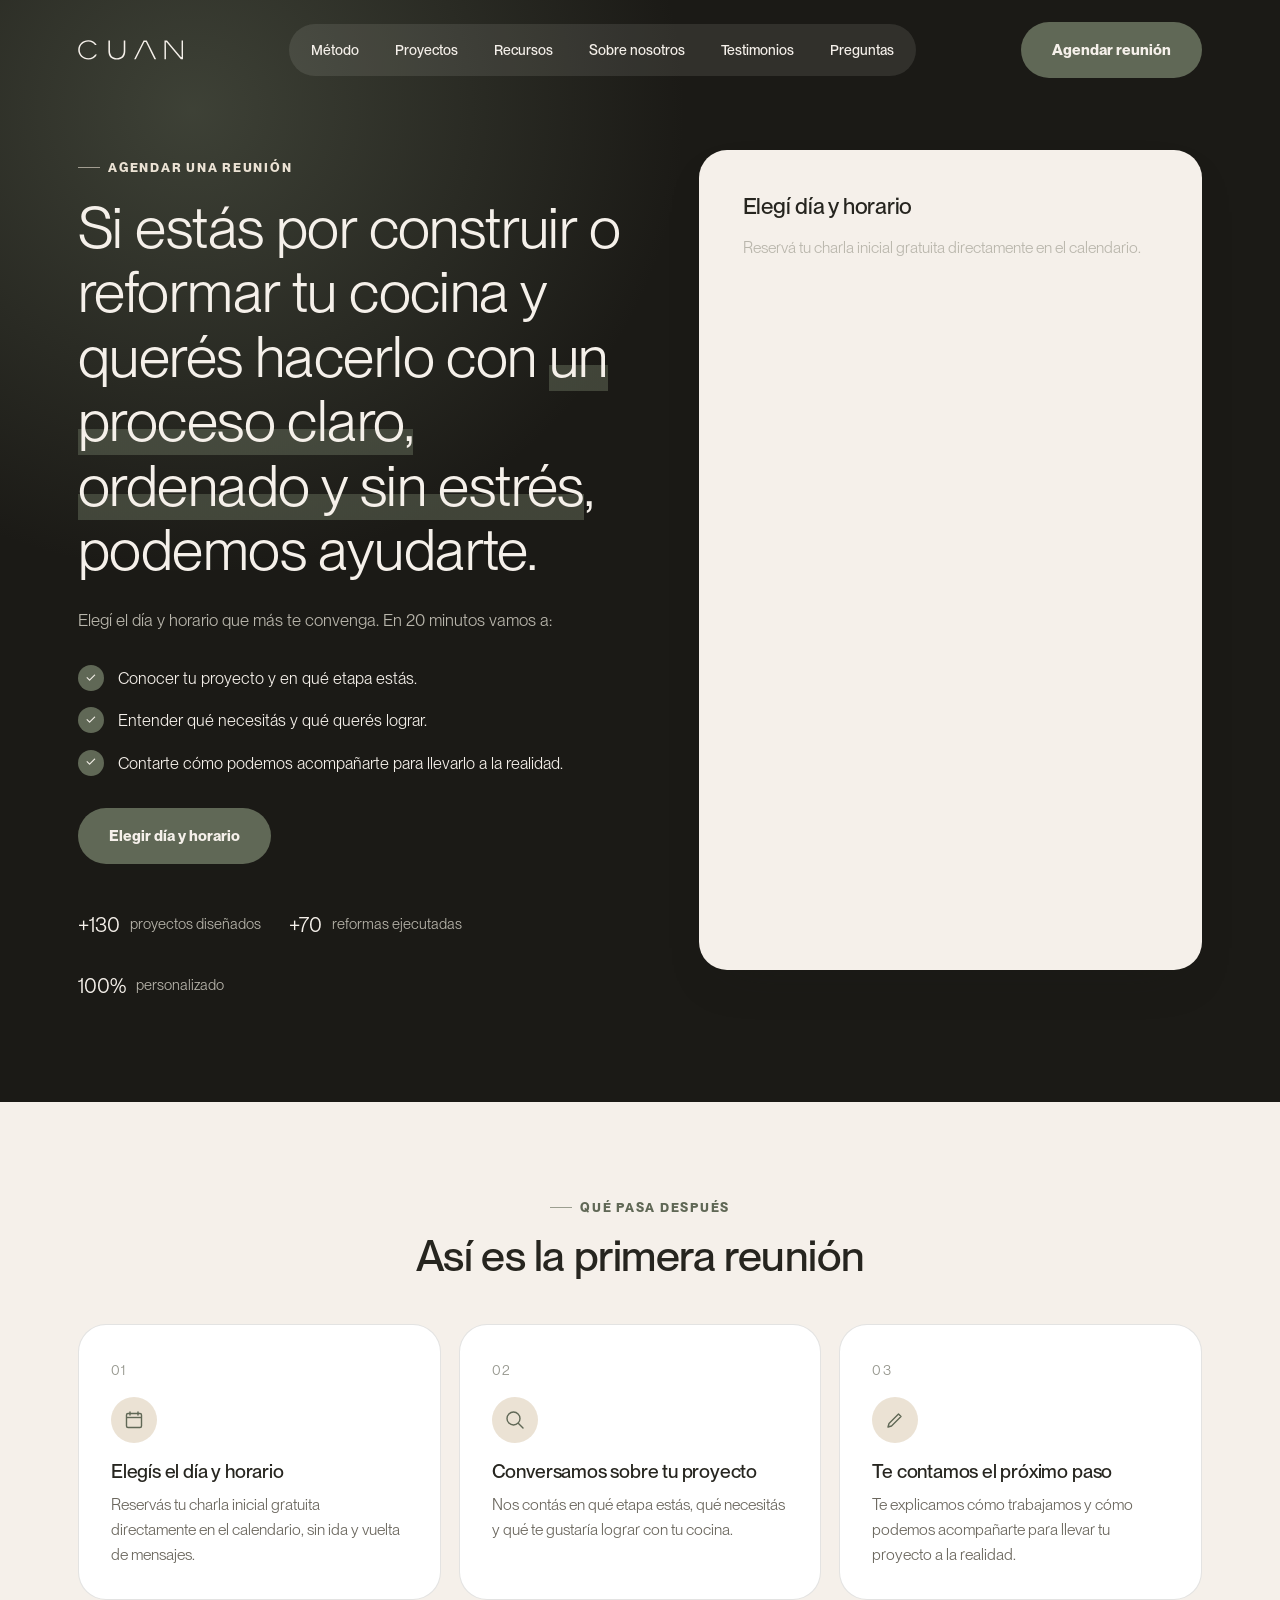
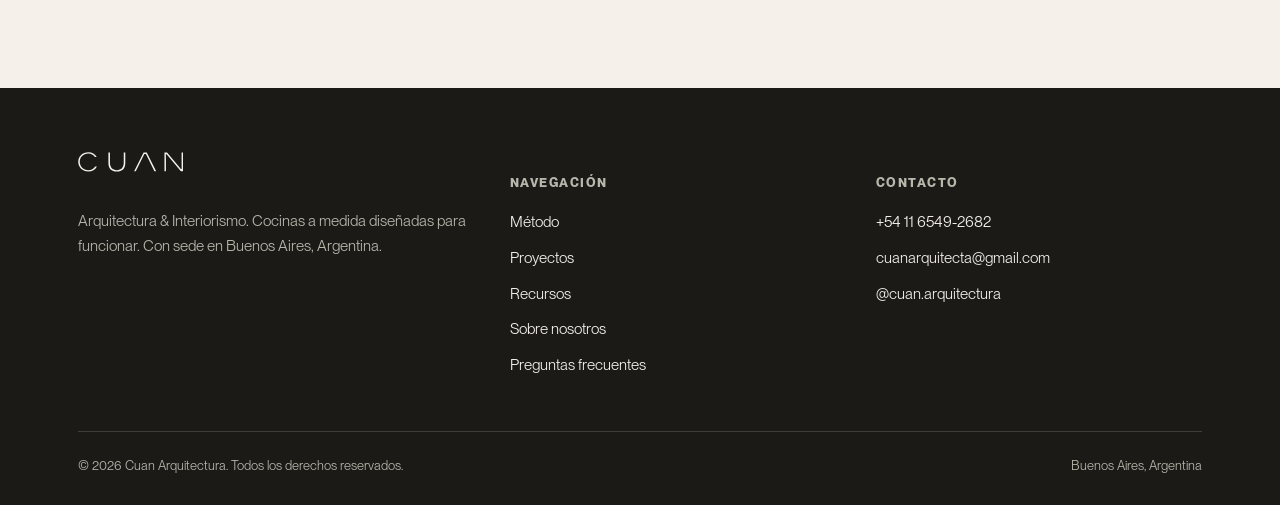
==== commit b21faafa: "Agregar pestaña de Recursos con guía de mesadas como blog post Nueva sección Recursos en la nav de t" ====
--- a/agendar-entrevista.html
+++ b/agendar-entrevista.html
@@ -1,7 +1,37 @@
 <!DOCTYPE html>
 <html lang="es">
 <head>
+<!-- Google tag (gtag.js) -->
+<script async src="https://www.googletagmanager.com/gtag/js?id=G-QLPNHZY2KX"></script>
+<script>
+  window.dataLayer = window.dataLayer || [];
+  function gtag(){dataLayer.push(arguments);}
+  gtag('js', new Date());
+
+  gtag('config', 'G-QLPNHZY2KX');
+</script>
+
+<!-- Meta Pixel Code -->
+<script>
+!function(f,b,e,v,n,t,s)
+{if(f.fbq)return;n=f.fbq=function(){n.callMethod?
+n.callMethod.apply(n,arguments):n.queue.push(arguments)};
+if(!f._fbq)f._fbq=n;n.push=n;n.loaded=!0;n.version='2.0';
+n.queue=[];t=b.createElement(e);t.async=!0;
+t.src=v;s=b.getElementsByTagName(e)[0];
+s.parentNode.insertBefore(t,s)}(window, document,'script',
+'https://connect.facebook.net/en_US/fbevents.js');
+fbq('init', '1313202587627319');
+fbq('track', 'PageView');
+</script>
+<noscript><img height="1" width="1" style="display:none"
+src="https://www.facebook.com/tr?id=1313202587627319&ev=PageView&noscript=1"
+/></noscript>
+<!-- End Meta Pixel Code -->
 <meta charset="UTF-8">
+<link rel="icon" href="assets/img/favicon.svg" type="image/svg+xml">
+<link rel="icon" href="assets/img/favicon-32.png" sizes="32x32" type="image/png">
+<link rel="apple-touch-icon" href="assets/img/favicon-180.png">
 <meta name="viewport" content="width=device-width, initial-scale=1">
 <title>Agendar una reunión — Cuan Arquitectura</title>
 <meta name="description" content="Agendá una reunión con Cuan Arquitectura para contarnos tu proyecto de cocina y descubrir cómo podemos acompañarte de principio a fin.">
@@ -19,6 +49,7 @@
 <link rel="preconnect" href="https://fonts.googleapis.com">
 <link rel="preconnect" href="https://fonts.gstatic.com" crossorigin>
 <link href="https://fonts.googleapis.com/css2?family=Inter:wght@400;500;600;700&amp;display=swap" rel="stylesheet">
+<link href="https://assets.calendly.com/assets/external/widget.css" rel="stylesheet">
 <link rel="stylesheet" href="css/style.css">
 <script>document.documentElement.classList.add('reveal-ready')</script>
 </head>
@@ -34,11 +65,12 @@
     <nav class="nav-links">
       <a href="index.html#metodo">Método</a>
       <a href="proyectos.html">Proyectos</a>
+      <a href="recursos.html">Recursos</a>
       <a href="index.html#nosotros">Sobre nosotros</a>
       <a href="index.html#testimonios">Testimonios</a>
       <a href="index.html#preguntas">Preguntas</a>
     </nav>
-    <a href="https://calendly.com/cuan-arquitectura/charla-inicial-ideas-para-transformar-tu-espacio" target="_blank" rel="noopener" class="btn btn-primary header-cta">Agendar reunión</a>
+    <a href="https://calendly.com/cuan-arquitectura/charla-inicial-ideas-para-transformar-tu-espacio" target="_blank" rel="noopener" data-calendly-popup class="btn btn-primary header-cta">Agendar reunión</a>
     <button class="nav-toggle" aria-label="Abrir menú">
       <svg width="18" height="12" viewBox="0 0 18 12" fill="none"><path d="M0 1H18M0 6H18M0 11H18" stroke="currentColor" stroke-width="1.4"/></svg>
     </button>
@@ -55,12 +87,13 @@
   <nav>
     <a href="index.html#metodo">Método</a>
     <a href="proyectos.html">Proyectos</a>
+    <a href="recursos.html">Recursos</a>
     <a href="index.html#nosotros">Sobre nosotros</a>
     <a href="index.html#testimonios">Testimonios</a>
     <a href="index.html#preguntas">Preguntas</a>
   </nav>
   <div class="mobile-menu-foot">
-    <a href="https://calendly.com/cuan-arquitectura/charla-inicial-ideas-para-transformar-tu-espacio" target="_blank" rel="noopener" class="btn btn-primary">Agendar reunión</a>
+    <a href="https://calendly.com/cuan-arquitectura/charla-inicial-ideas-para-transformar-tu-espacio" target="_blank" rel="noopener" data-calendly-popup class="btn btn-primary">Agendar reunión</a>
   </div>
 </div>
 
@@ -81,7 +114,7 @@
           </ul>
 
           <div class="hero-actions" style="margin-top:32px;">
-            <a href="https://calendly.com/cuan-arquitectura/charla-inicial-ideas-para-transformar-tu-espacio" target="_blank" rel="noopener" class="btn btn-primary">Elegir día y horario</a>
+            <a href="https://calendly.com/cuan-arquitectura/charla-inicial-ideas-para-transformar-tu-espacio" target="_blank" rel="noopener" data-calendly-popup class="btn btn-primary">Elegir día y horario</a>
           </div>
 
           <div class="trust-row">
@@ -149,6 +182,7 @@
         <ul>
           <li><a href="index.html#metodo">Método</a></li>
           <li><a href="proyectos.html">Proyectos</a></li>
+          <li><a href="recursos.html">Recursos</a></li>
           <li><a href="index.html#nosotros">Sobre nosotros</a></li>
           <li><a href="index.html#preguntas">Preguntas frecuentes</a></li>
         </ul>
--- a/css/style.css
+++ b/css/style.css
@@ -323,6 +323,11 @@
   width: 100%; height: 100%; object-fit: cover;
   display: block;
 }
+.video-card iframe {
+  width: 100%; height: 100%;
+  display: block;
+  border: 0;
+}
 .video-card .media-caption {
   position: absolute; left: 16px; top: 16px; right: 16px;
   color: var(--white);
@@ -384,7 +389,18 @@
 }
 .texture--dark .texture-label, .texture--green .texture-label { color: var(--text-on-dark-muted); }
 
-/* ---------- Pain points ---------- */
+/* ---------- Photo tint (subtle green wash for visual consistency across photos) ---------- */
+.photo-tint { position: relative; }
+.photo-tint::after {
+  content: '';
+  position: absolute;
+  inset: 0;
+  background: var(--green);
+  opacity: 0.35;
+  pointer-events: none;
+}
+
+/* ---------- Callout card ---------- */
 .callout-card {
   background: var(--white);
   border: 1px solid var(--line);
@@ -419,6 +435,35 @@
 .result-card p { color: var(--text-on-dark-muted); margin: 0; }
 
 /* ---------- Method / process ---------- */
+.mid-cta { text-align: center; margin-top: 48px; }
+.mid-cta p { font-family: var(--font-display); font-size: 1.3rem; margin-bottom: 20px; }
+
+/* ---------- Recursos / blog ---------- */
+.blog-grid { display: grid; gap: 28px; margin-top: 44px; }
+.blog-card {
+  display: grid;
+  gap: 0;
+  background: var(--white);
+  border: 1px solid var(--line);
+  border-radius: var(--radius-lg);
+  overflow: hidden;
+  text-decoration: none;
+  color: inherit;
+  transition: transform .3s var(--ease), box-shadow .3s var(--ease);
+}
+.blog-card:hover { transform: translateY(-4px); box-shadow: var(--shadow); }
+.blog-card img { width: 100%; aspect-ratio: 4/3; object-fit: cover; display: block; }
+.blog-card-body { padding: 28px; }
+.blog-card-tag { font-size: 12px; letter-spacing: .06em; text-transform: uppercase; color: var(--green); font-weight: 600; }
+.blog-card-body h3 { margin-top: 10px; font-size: 1.3rem; }
+.blog-card-body p { margin-top: 10px; color: var(--text-muted); }
+.blog-card-body .btn { margin-top: 18px; }
+@media (min-width: 760px) { .blog-card { grid-template-columns: 1fr 1fr; align-items: stretch; } .blog-card img { aspect-ratio: auto; height: 100%; } }
+
+.blog-article { max-width: 760px; margin: 0 auto; }
+.blog-article img { width: 100%; border-radius: var(--radius-lg); box-shadow: var(--shadow); display: block; margin: 36px 0; }
+.blog-back { display: inline-flex; align-items: center; gap: 6px; font-size: 14px; color: var(--text-muted); text-decoration: none; margin-bottom: 20px; }
+.blog-back:hover { color: var(--text); }
 .method-list { display: grid; gap: 18px; margin-top: 44px; }
 @media (min-width: 860px) { .method-list { grid-template-columns: repeat(2, 1fr); } }
 @media (min-width: 860px) { .method-list.method-list-3col { grid-template-columns: repeat(3, 1fr); } }
@@ -448,6 +493,7 @@
 
 .method-step--visual { padding: 0; overflow: hidden; display: flex; flex-direction: column; }
 .method-step--visual img { width: 100%; aspect-ratio: 4/3; object-fit: cover; display: block; }
+.method-step--visual img.contain { object-fit: contain; background: var(--white); }
 .method-step--visual .method-step-body { padding: 24px 28px 28px; }
 .method-step--visual .num { display: block; margin-bottom: 6px; }
 .method-step--visual h3 { font-size: 1.05rem; margin-bottom: 6px; }
@@ -669,6 +715,8 @@
 .team-card:nth-child(4n+2) .team-avatar { background: var(--ink); }
 .team-card:nth-child(4n+3) .team-avatar { background: var(--green-soft); color: var(--ink); }
 .team-card:nth-child(4n+4) .team-avatar { background: var(--beige-deep); color: var(--ink); }
+.team-avatar.has-photo { position: relative; background: none; overflow: hidden; }
+.team-avatar.has-photo img { width: 100%; height: 100%; object-fit: cover; display: block; }
 .team-card h4 { font-size: 1rem; font-weight: 600; font-family: var(--font-body); margin-bottom: 2px; }
 .team-card p { font-size: 0.86rem; color: var(--text-muted); margin: 0; }
 
@@ -681,6 +729,7 @@
   margin: 0 auto;
 }
 @media (min-width: 640px) { .video-testi-grid { grid-template-columns: 1fr 1fr; } }
+@media (min-width: 900px) { .video-testi-grid { grid-template-columns: repeat(3, 1fr); max-width: 960px; } }
 .video-testi-card {
   aspect-ratio: 9/16;
   border: 3px solid var(--green);
@@ -728,7 +777,6 @@
 .testi-card .who { font-size: 0.88rem; }
 .testi-card .who b { display: block; font-family: var(--font-body); font-weight: 600; color: var(--text); }
 .testi-card .who span { color: var(--text-muted); }
-.testi-placeholder-note { margin-top: 22px; font-size: 13px; color: var(--text-muted); }
 
 /* ---------- FAQ ---------- */
 .faq-list { margin-top: 40px; border-top: 1px solid var(--line); }
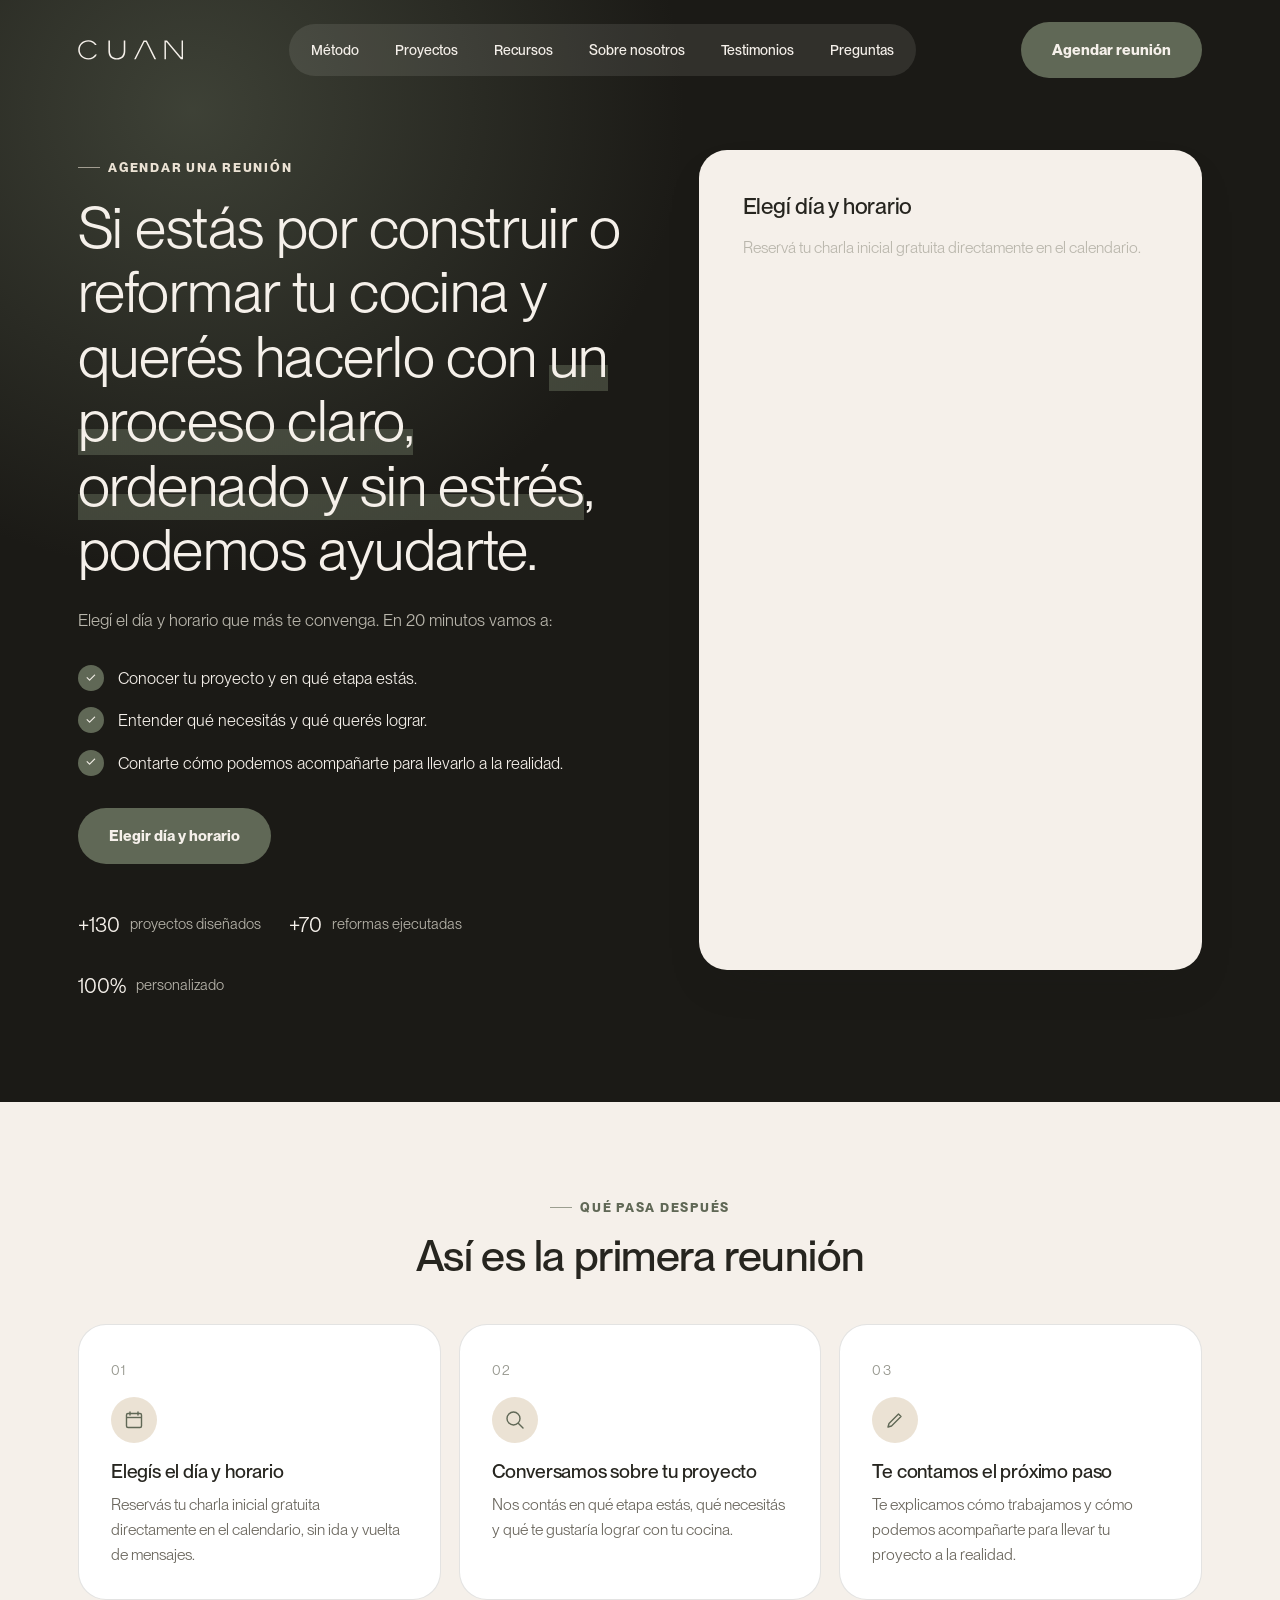
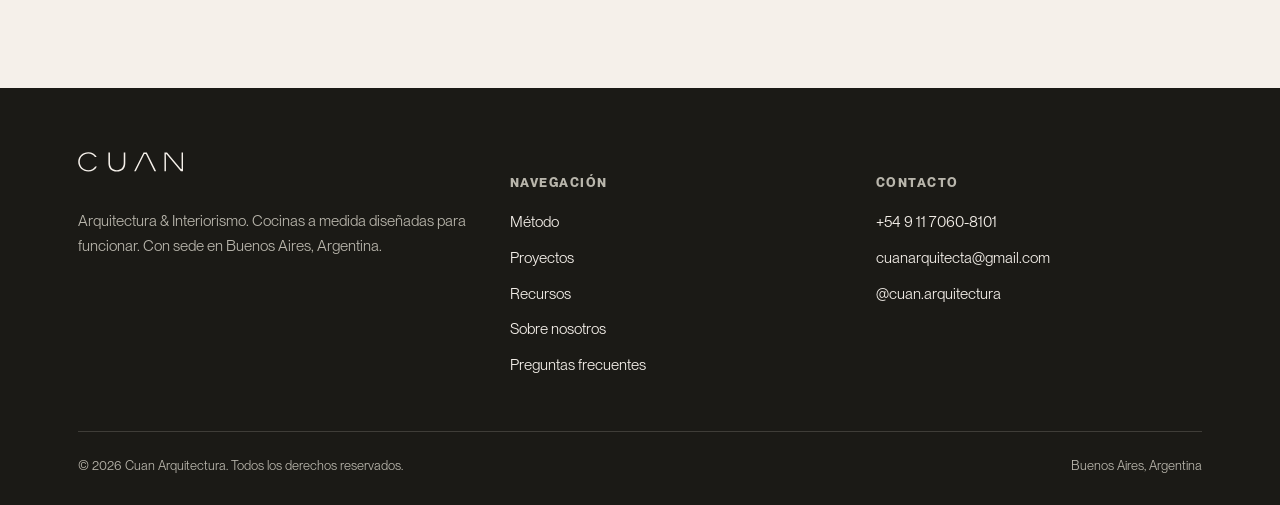
==== commit 1cae4900: "Actualizar número de teléfono de contacto en el footer Co-Authored-By: Claude Sonnet 5 <noreply@anth" ====
--- a/agendar-entrevista.html
+++ b/agendar-entrevista.html
@@ -190,7 +190,7 @@
       <div class="footer-col">
         <h5>Contacto</h5>
         <ul>
-          <li><a href="tel:+541165492682">+54 11 6549-2682</a></li>
+          <li><a href="tel:+5491170608101">+54 9 11 7060-8101</a></li>
           <li><a href="mailto:cuanarquitecta@gmail.com">cuanarquitecta@gmail.com</a></li>
           <li><a href="https://instagram.com/cuan.arquitectura" target="_blank" rel="noopener">@cuan.arquitectura</a></li>
         </ul>
--- a/css/style.css
+++ b/css/style.css
@@ -439,7 +439,8 @@
 .mid-cta p { font-family: var(--font-display); font-size: 1.3rem; margin-bottom: 20px; }
 
 /* ---------- Recursos / blog ---------- */
-.blog-grid { display: grid; gap: 28px; margin-top: 44px; }
+.blog-grid { display: grid; gap: 28px; margin-top: 44px; grid-template-columns: 1fr; }
+@media (min-width: 700px) { .blog-grid { grid-template-columns: repeat(2, 1fr); } }
 .blog-card {
   display: grid;
   gap: 0;
@@ -458,7 +459,8 @@
 .blog-card-body h3 { margin-top: 10px; font-size: 1.3rem; }
 .blog-card-body p { margin-top: 10px; color: var(--text-muted); }
 .blog-card-body .btn { margin-top: 18px; }
-@media (min-width: 760px) { .blog-card { grid-template-columns: 1fr 1fr; align-items: stretch; } .blog-card img { aspect-ratio: auto; height: 100%; } }
+.blog-card.featured { grid-column: 1 / -1; }
+@media (min-width: 760px) { .blog-card.featured { grid-template-columns: 1fr 1fr; align-items: stretch; } .blog-card.featured img { aspect-ratio: auto; height: 100%; } }
 
 .blog-article { max-width: 760px; margin: 0 auto; }
 .blog-article img { width: 100%; border-radius: var(--radius-lg); box-shadow: var(--shadow); display: block; margin: 36px 0; }
